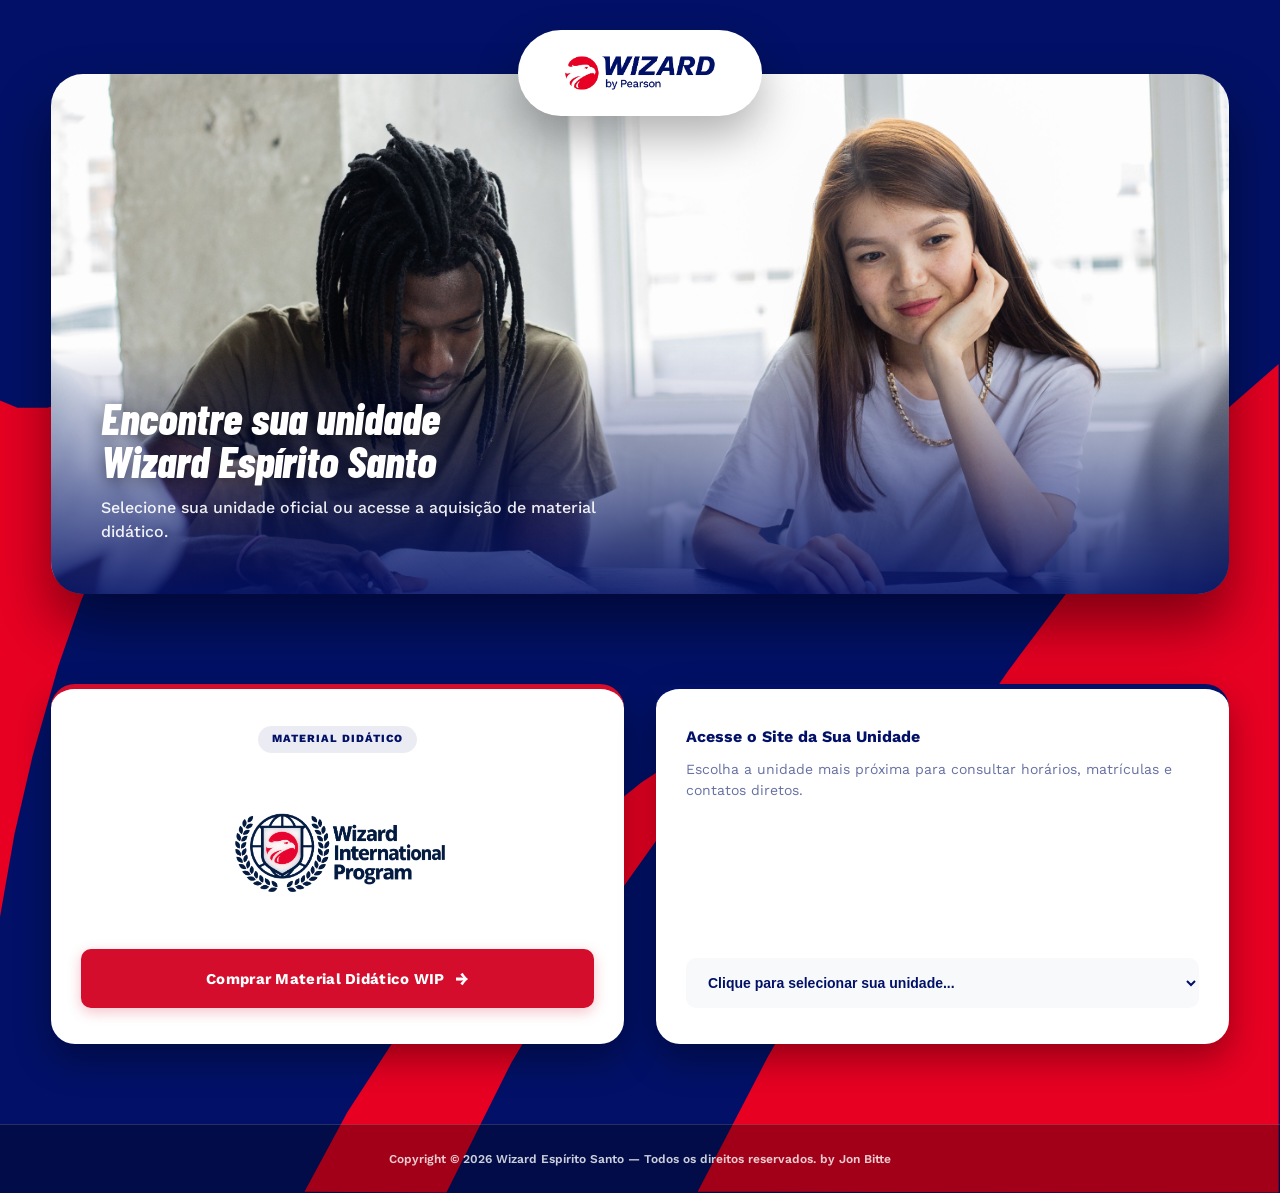
==== index.html @ 53dfcf95 "first commit" ====
<!DOCTYPE html>
<html lang="pt-BR">
<head>
    <meta charset="UTF-8">
    <meta name="viewport" content="width=device-width, initial-scale=1.0">
    <title>Wizard Espírito Santo | Unidades Oficiais</title>
    <link rel="shortcut icon" href="favicon.png" />
    <link rel="preconnect" href="https://fonts.googleapis.com">
    <link rel="preconnect" href="https://fonts.gstatic.com" crossorigin>
    <link href="https://fonts.googleapis.com/css2?family=Work+Sans:wght@400;500;600;700;800;900&family=Barlow+Condensed:ital,wght@1,700;1,800&display=swap" rel="stylesheet">

    <style>
        :root {
            --dark-blue-100: #021167;
            --dark-blue-80: #364085;
            --dark-blue-60: #6670a3;
            --dark-blue-20: #cccfe0;

            /* Vermelho Corporativo (Menos estridente) */
            --brand-red: #d30d2b;
            --brand-red-hover: #b00720;

            --off-white: #f8f9fa;
            --font-sans: "Work Sans", sans-serif;
            --font-display: "Barlow Condensed", sans-serif;
            --wizard-card-bg: #FFFFFF;
        }

        *, ::after, ::before {
            box-sizing: border-box;
            margin: 0;
            padding: 0;
            border: 0 solid;
        }

        body {
            min-height: 100vh;
            display: flex;
            flex-direction: column;
            justify-content: space-between;
            background-color: var(--dark-blue-100);
            font-family: var(--font-sans);
            color: var(--dark-blue-100);
            position: relative;
            line-height: 1.5;
            overflow-x: hidden;
        }

        /* FUNDO COM CURVAS NOS CANTOS */
        .bg-shapes {
            position: absolute;
            top: 0;
            left: 0;
            width: 100%;
            height: 100%;
            z-index: -1;
            pointer-events: none;
            overflow: hidden;
        }

        .bg-shapes svg {
            width: 100%;
            height: 100%;
            display: block;
        }

        .wrap {
            max-width: 1200px;
            width: 92%;
            margin: 0 auto;
        }

        /* BLOCO DO HERO: nav flutuante + card de imagem */
        .hero-shell {
            position: relative;
            padding-top: 30px;
        }

.floating-nav {
            background: #ffffff;
            border-radius: 100px;
            padding: 16px 36px;
            display: flex;
            justify-content: center; /* Centraliza a logo na horizontal */
            align-items: center;
            box-shadow: 0 20px 45px rgba(0, 0, 0, 0.3);
            position: relative;
            z-index: 5;
            margin-bottom: -42px;
            max-width: fit-content; /* Ajusta o fundo da nav para o tamanho da logo */
            margin-left: auto;     /* Centraliza o bloco na página */
            margin-right: auto;    /* Centraliza o bloco na página */
        }

        .floating-logo {
            height: 54px;
            width: auto;
            display: block;
        }

        .hero-card {
            position: relative;
            border-radius: 32px;
            overflow: hidden;
            box-shadow: 0 30px 55px rgba(0, 0, 0, 0.45);
        }

        .hero-card img {
            width: 100%;
            height: 520px;
            object-fit: cover;
            display: block;
        }

        .hero-overlay {
            position: absolute;
            left: 0;
            bottom: 0;
            width: 100%;
            padding: 50px;
            background: linear-gradient(0deg, rgba(2, 17, 103, 0.88) 0%, rgba(2, 17, 103, 0.35) 55%, transparent 100%);
        }

        .hero-overlay h1 {
            font-family: var(--font-display);
            font-style: italic;
            font-weight: 800;
            font-size: 44px;
            line-height: 0.98;
            color: #ffffff;
            max-width: 640px;
            margin-bottom: 14px;
            text-shadow: 0 4px 16px rgba(0, 0, 0, 0.4);
        }

        .hero-overlay p {
            font-size: 16px;
            font-weight: 500;
            color: rgba(255, 255, 255, 0.92);
            max-width: 520px;
        }

        /* CONTAINER DE CONTEÚDO */
        .container {
            max-width: 1200px;
            width: 92%;
            margin: 90px auto 40px auto;
            flex: 1;
        }

        .cards-grid {
            display: grid;
            grid-template-columns: 1fr 1fr;
            gap: 32px;
        }

        /* CARD WIP */
        .action-card {
            background: #ffffff;
            border-radius: 24px;
            padding: 36px 30px;
            box-shadow: 0 15px 35px rgba(0, 0, 0, 0.35);
            border-top: 5px solid var(--brand-red);
            text-align: center;
            display: flex;
            flex-direction: column;
            justify-content: space-between;
            align-items: center;
            transition: transform 0.3s ease;
        }

        .action-card:hover {
            transform: translateY(-4px);
        }

        .card-tag {
            display: inline-block;
            background: rgba(2, 17, 103, 0.08);
            color: var(--dark-blue-100);
            font-size: 11px;
            font-weight: 800;
            padding: 5px 14px;
            border-radius: 30px;
            text-transform: uppercase;
            letter-spacing: 1px;
            margin-bottom: 12px;
        }

        .wip-logo-container {
            margin: 10px 0 24px 0;
            display: flex;
            justify-content: center;
            align-items: center;
        }

        .wip-logo-container img {
            max-width: 220px;
            width: 100%;
            height: auto;
            display: block;
        }

        /* BOTÃO PROFISSIONAL E MODERNO */
        .btn-primary {
            display: inline-flex;
            align-items: center;
            justify-content: center;
            gap: 10px;
            width: 100%;
            background-color: var(--brand-red);
            color: #ffffff;
            font-weight: 700;
            font-size: 15px;
            text-align: center;
            padding: 16px 24px;
            border-radius: 10px;
            text-decoration: none;
            letter-spacing: 0.3px;
            box-shadow: 0 4px 14px rgba(211, 13, 43, 0.25);
            transition: all 0.25s cubic-bezier(0.4, 0, 0.2, 1);
        }

        .btn-primary .arrow {
            font-size: 18px;
            transition: transform 0.25s ease;
        }

        .btn-primary:hover {
            background-color: var(--brand-red-hover);
            box-shadow: 0 8px 20px rgba(211, 13, 43, 0.35);
        }

        .btn-primary:hover .arrow {
            transform: translateX(4px);
        }

        /* CARD UNIDADES */
        .select-card {
            background: #ffffff;
            border-radius: 24px;
            padding: 36px 30px;
            box-shadow: 0 15px 35px rgba(0, 0, 0, 0.35);
            border-top: 5px solid var(--dark-blue-100);
            display: flex;
            flex-direction: column;
            justify-content: space-between;
        }

        .select-label {
            font-size: 16px;
            font-weight: 700;
            color: var(--dark-blue-100);
            margin-bottom: 10px;
            display: flex;
            align-items: center;
            gap: 10px;
        }

        .select-label img {
            width: 18px;
            height: 18px;
        }

        .card-description {
            font-size: 14px;
            color: var(--dark-blue-60);
            margin-bottom: 24px;
            line-height: 1.5;
        }

        .custom-select {
            width: 100%;
            padding: 16px 18px;
            font-size: 14px;
            font-weight: 600;
            color: var(--dark-blue-100);
            border: 1.5 solid var(--dark-blue-20);
            border-radius: 10px;
            background-color: var(--off-white);
            cursor: pointer;
            outline: none;
            transition: all 0.2s ease;
        }

        .custom-select:focus, .custom-select:hover {
            border-color: var(--dark-blue-100);
            background-color: #ffffff;
        }

        footer {
            text-align: center;
            padding: 25px 20px;
            font-size: 12px;
            color: rgba(255, 255, 255, 0.8);
            font-weight: 600;
            border-top: 1px solid rgba(255, 255, 255, 0.15);
            margin-top: 40px;
            background: rgba(0, 0, 0, 0.3);
        }

        @media (max-width: 992px) {
            .cards-grid {
                grid-template-columns: 1fr;
            }

            .hero-overlay h1 {
                font-size: 32px;
            }

            .hero-card img {
                height: 420px;
            }
        }

        @media (max-width: 700px) {
            .floating-nav {
                border-radius: 24px;
                margin-bottom: -30px;
                padding: 12px 24px;
            }

            .floating-logo {
                height: 42px;
            }

            .hero-card img {
                height: 360px;
            }

            .hero-overlay {
                padding: 28px;
            }

            .hero-overlay h1 {
                font-size: 26px;
            }

            .container {
                margin-top: 70px;
            }

            .wrap {
                width: 94%;
            }

            .cards-grid {
                gap: 20px;
            }

            .action-card, .select-card {
                padding: 28px 22px;
                border-radius: 20px;
            }

            .wip-logo-container img {
                max-width: 180px;
            }

            .custom-select {
                font-size: 13px;
                padding: 14px 16px;
            }
        }

        @media (max-width: 420px) {
            .hero-overlay h1 {
                font-size: 22px;
            }

            .hero-overlay p {
                font-size: 14px;
            }

            .hero-card img {
                height: 300px;
            }

            .hero-overlay {
                padding: 22px;
            }

            .floating-nav {
                padding: 10px 18px;
                margin-bottom: -26px;
            }

            .floating-logo {
                height: 34px;
            }

            .btn-primary {
                font-size: 14px;
                padding: 14px 16px;
            }
        }
    </style>
</head>
<body>

    <!-- FUNDO -->
    <div class="bg-shapes">
        <svg viewBox="0 0 1898 654" preserveAspectRatio="none">
            <path d="M 0.0 502.5 L 0.0 219.5 L 26.0 223.5 L 70.0 223.5 L 120.0 218.5 L 224.0 198.5 L 325.0 171.5 L 332.0 171.5 L 335.5 175.0 L 330.0 183.5 L 277.0 210.5 L 202.0 259.5 L 121.0 328.5 L 86.5 365.0 L 48.5 414.0 L 21.5 457.0 L 0.0 502.5 Z" fill="#e70022"/>
            <path d="M 662.0 653.5 L 451.5 653.0 L 515.0 609.5 L 594.0 564.5 L 655.0 534.5 L 760.0 490.5 L 854.0 457.5 L 952.0 428.5 L 1102.0 392.5 L 1109.5 396.0 L 1110.5 400.0 L 1104.0 405.5 L 979.0 457.5 L 858.0 520.5 L 758.0 582.5 L 662.0 653.5 Z" fill="#e70022"/>
            <path d="M 1896.0 653.5 L 1034.5 653.0 L 1138.0 579.5 L 1257.0 502.5 L 1388.0 425.5 L 1495.0 367.5 L 1613.0 309.5 L 1712.0 265.5 L 1806.0 228.5 L 1896.0 199.5 L 1896.0 653.5 Z" fill="#e70022"/>
        </svg>
    </div>

    <!-- HERO FLUTUANTE -->
    <div class="hero-shell wrap">
        <div class="floating-nav">
            <img class="floating-logo" src="images/index_r1_c2.png" alt="Wizard by Pearson" onerror="this.src='images/Site2.jpg'">
        </div>

        <div class="hero-card">
            <img src="images/pexels-gabby-k-6238046.jpg" alt="Wizpen Wizard">
            <div class="hero-overlay">
                <h1>Encontre sua unidade<br>Wizard Espírito Santo</h1>
                <p>Selecione sua unidade oficial ou acesse a aquisição de material didático.</p>
            </div>
        </div>
    </div>

    <div class="container">
        <div class="cards-grid">

            <div class="action-card">
                <div>
                    <span class="card-tag">Material Didático</span>
                    <div class="wip-logo-container">
                        <img src="images/logodaWIP.png" alt="Logo WIP" onerror="this.src='images/Site2.jpg'">
                    </div>
                </div>

                <a href="compramatricula.html" class="btn-primary">
                    <span>Comprar Material Didático WIP</span>
                    <span class="arrow">&rarr;</span>
                </a>
            </div>

            <div class="select-card">
                <div>
                    <div class="select-label">
                        <img src="images/pointer.png" alt="Localização" onerror="this.style.display='none'">
                        <span>Acesse o Site da Sua Unidade</span>
                    </div>
                    <p class="card-description">Escolha a unidade mais próxima para consultar horários, matrículas e contatos diretos.</p>
                </div>

                <select class="custom-select" onchange="if (this.value) window.open(this.value, '_blank')">
                    <option value="" disabled selected>Clique para selecionar sua unidade...</option>
                    <optgroup label="Vitória">
                        <option value="http://www.wizard.com.br/escolas/matadapraia/">Wizard Mata da Praia</option>
                        <option value="http://www.wizard.com.br/escolas/vitoriacamburi/">Wizard Jardim Camburi</option>
                        <option value="http://www.wizard.com.br/escolas/vitoriabentoferreira/">Wizard Bento Ferreira</option>
                    </optgroup>
                    <optgroup label="Serra">
                        <option value="http://www.wizard.com.br/escolas/serralaranjeiras/">Wizard Laranjeiras</option>
                        <option value="http://www.wizard.com.br/escolas/serrajacaraipe/">Wizard Jacaraípe</option>
                    </optgroup>
                </select>
            </div>

        </div>
    </div>

    <footer>
        Copyright &copy; 2026 Wizard Espírito Santo — Todos os direitos reservados. by Jon Bitte
    </footer>

</body>
</html>
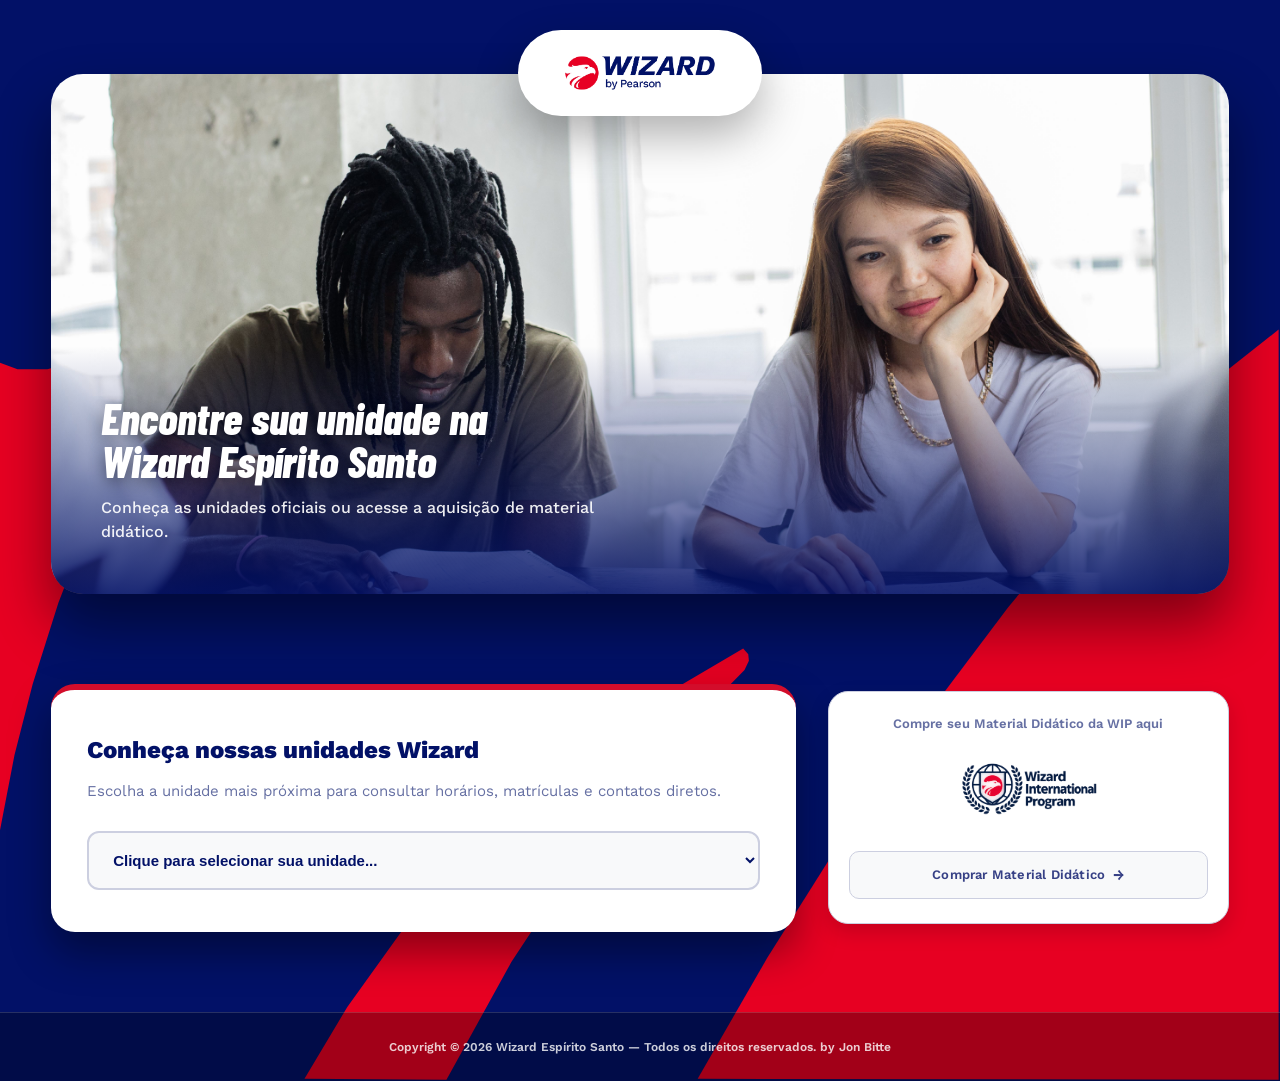
==== commit 7da019af: "atualizações de layout" ====
--- a/index.html
+++ b/index.html
@@ -76,7 +76,7 @@
             padding-top: 30px;
         }
 
-.floating-nav {
+        .floating-nav {
             background: #ffffff;
             border-radius: 100px;
             padding: 16px 36px;
@@ -150,132 +150,129 @@
 
         .cards-grid {
             display: grid;
-            grid-template-columns: 1fr 1fr;
+            grid-template-columns: 1.3fr 0.7fr;
             gap: 32px;
-        }
-
-        /* CARD WIP */
+            align-items: center;
+        }
+
+        /* CARD WIP (FUNDO NORMAL E DISCRETO) */
         .action-card {
             background: #ffffff;
-            border-radius: 24px;
-            padding: 36px 30px;
-            box-shadow: 0 15px 35px rgba(0, 0, 0, 0.35);
-            border-top: 5px solid var(--brand-red);
+            border-radius: 20px;
+            padding: 24px 20px;
+            box-shadow: 0 8px 20px rgba(0, 0, 0, 0.15);
+            border: 1px solid var(--dark-blue-20);
             text-align: center;
             display: flex;
             flex-direction: column;
             justify-content: space-between;
             align-items: center;
-            transition: transform 0.3s ease;
+            transition: all 0.3s ease;
         }
 
         .action-card:hover {
-            transform: translateY(-4px);
-        }
-
-        .card-tag {
-            display: inline-block;
-            background: rgba(2, 17, 103, 0.08);
-            color: var(--dark-blue-100);
-            font-size: 11px;
-            font-weight: 800;
-            padding: 5px 14px;
-            border-radius: 30px;
-            text-transform: uppercase;
-            letter-spacing: 1px;
-            margin-bottom: 12px;
+            transform: translateY(-2px);
+        }
+
+        .wip-text-title {
+            font-size: 13px;
+            font-weight: 600;
+            color: var(--dark-blue-60);
+            margin-bottom: 6px;
+            line-height: 1.3;
         }
 
         .wip-logo-container {
-            margin: 10px 0 24px 0;
+            margin: 4px 0 16px 0;
             display: flex;
             justify-content: center;
             align-items: center;
         }
 
         .wip-logo-container img {
-            max-width: 220px;
+            max-width: 140px;
             width: 100%;
             height: auto;
             display: block;
         }
 
-        /* BOTÃO PROFISSIONAL E MODERNO */
-        .btn-primary {
+        /* BOTÃO SECUNDÁRIO / DISCRETO */
+        .btn-secondary {
             display: inline-flex;
             align-items: center;
             justify-content: center;
-            gap: 10px;
-            width: 100%;
-            background-color: var(--brand-red);
-            color: #ffffff;
-            font-weight: 700;
-            font-size: 15px;
+            gap: 8px;
+            width: 100%;
+            background-color: var(--off-white);
+            color: var(--dark-blue-80);
+            border: 1.5px solid var(--dark-blue-20);
+            font-weight: 600;
+            font-size: 13px;
             text-align: center;
-            padding: 16px 24px;
+            padding: 12px 18px;
             border-radius: 10px;
             text-decoration: none;
-            letter-spacing: 0.3px;
-            box-shadow: 0 4px 14px rgba(211, 13, 43, 0.25);
-            transition: all 0.25s cubic-bezier(0.4, 0, 0.2, 1);
-        }
-
-        .btn-primary .arrow {
-            font-size: 18px;
+            letter-spacing: 0.2px;
+            transition: all 0.25s ease;
+        }
+
+        .btn-secondary .arrow {
+            font-size: 15px;
             transition: transform 0.25s ease;
         }
 
-        .btn-primary:hover {
-            background-color: var(--brand-red-hover);
-            box-shadow: 0 8px 20px rgba(211, 13, 43, 0.35);
-        }
-
-        .btn-primary:hover .arrow {
+        .btn-secondary:hover {
+            background-color: var(--dark-blue-100);
+            color: #ffffff;
+            border-color: var(--dark-blue-100);
+        }
+
+        .btn-secondary:hover .arrow {
             transform: translateX(4px);
         }
 
-        /* CARD UNIDADES */
+        /* CARD UNIDADES (DESTAQUE CENTRAL) */
         .select-card {
             background: #ffffff;
             border-radius: 24px;
-            padding: 36px 30px;
-            box-shadow: 0 15px 35px rgba(0, 0, 0, 0.35);
-            border-top: 5px solid var(--dark-blue-100);
+            padding: 42px 36px;
+            box-shadow: 0 20px 40px rgba(0, 0, 0, 0.4);
+            border-top: 6px solid var(--brand-red);
             display: flex;
             flex-direction: column;
             justify-content: space-between;
         }
 
         .select-label {
-            font-size: 16px;
-            font-weight: 700;
+            font-size: 24px;
+            font-weight: 800;
             color: var(--dark-blue-100);
-            margin-bottom: 10px;
-            display: flex;
-            align-items: center;
-            gap: 10px;
+            margin-bottom: 12px;
+            display: flex;
+            align-items: center;
+            gap: 12px;
         }
 
         .select-label img {
-            width: 18px;
-            height: 18px;
+            width: 22px;
+            height: 22px;
         }
 
         .card-description {
-            font-size: 14px;
+            font-size: 15px;
             color: var(--dark-blue-60);
-            margin-bottom: 24px;
+            margin-bottom: 28px;
             line-height: 1.5;
         }
 
         .custom-select {
             width: 100%;
-            padding: 16px 18px;
-            font-size: 14px;
+            padding: 18px 20px;
+            font-size: 15px;
             font-weight: 600;
             color: var(--dark-blue-100);
-            border: 1.5 solid var(--dark-blue-20);
-            border-radius: 10px;
+            border: 2px solid var(--dark-blue-20);
+            border-radius: 12px;
             background-color: var(--off-white);
             cursor: pointer;
             outline: none;
@@ -352,12 +349,16 @@
                 border-radius: 20px;
             }
 
+            .select-label {
+                font-size: 20px;
+            }
+
             .wip-logo-container img {
-                max-width: 180px;
+                max-width: 140px;
             }
 
             .custom-select {
-                font-size: 13px;
+                font-size: 14px;
                 padding: 14px 16px;
             }
         }
@@ -388,9 +389,9 @@
                 height: 34px;
             }
 
-            .btn-primary {
-                font-size: 14px;
-                padding: 14px 16px;
+            .btn-secondary {
+                font-size: 13px;
+                padding: 12px 14px;
             }
         }
     </style>
@@ -415,8 +416,8 @@
         <div class="hero-card">
             <img src="images/pexels-gabby-k-6238046.jpg" alt="Wizpen Wizard">
             <div class="hero-overlay">
-                <h1>Encontre sua unidade<br>Wizard Espírito Santo</h1>
-                <p>Selecione sua unidade oficial ou acesse a aquisição de material didático.</p>
+                <h1>Encontre sua unidade na<br>Wizard Espírito Santo</h1>
+                <p>Conheça as unidades oficiais ou acesse a aquisição de material didático.</p>
             </div>
         </div>
     </div>
@@ -424,25 +425,12 @@
     <div class="container">
         <div class="cards-grid">
 
-            <div class="action-card">
-                <div>
-                    <span class="card-tag">Material Didático</span>
-                    <div class="wip-logo-container">
-                        <img src="images/logodaWIP.png" alt="Logo WIP" onerror="this.src='images/Site2.jpg'">
-                    </div>
-                </div>
-
-                <a href="compramatricula.html" class="btn-primary">
-                    <span>Comprar Material Didático WIP</span>
-                    <span class="arrow">&rarr;</span>
-                </a>
-            </div>
-
+            <!-- CARD UNIDADES (DESTAQUE CENTRAL E FONTE MAIOR) -->
             <div class="select-card">
                 <div>
                     <div class="select-label">
                         <img src="images/pointer.png" alt="Localização" onerror="this.style.display='none'">
-                        <span>Acesse o Site da Sua Unidade</span>
+                        <span>Conheça nossas unidades Wizard</span>
                     </div>
                     <p class="card-description">Escolha a unidade mais próxima para consultar horários, matrículas e contatos diretos.</p>
                 </div>
@@ -450,7 +438,6 @@
                 <select class="custom-select" onchange="if (this.value) window.open(this.value, '_blank')">
                     <option value="" disabled selected>Clique para selecionar sua unidade...</option>
                     <optgroup label="Vitória">
-                        <option value="http://www.wizard.com.br/escolas/matadapraia/">Wizard Mata da Praia</option>
                         <option value="http://www.wizard.com.br/escolas/vitoriacamburi/">Wizard Jardim Camburi</option>
                         <option value="http://www.wizard.com.br/escolas/vitoriabentoferreira/">Wizard Bento Ferreira</option>
                     </optgroup>
@@ -458,7 +445,25 @@
                         <option value="http://www.wizard.com.br/escolas/serralaranjeiras/">Wizard Laranjeiras</option>
                         <option value="http://www.wizard.com.br/escolas/serrajacaraipe/">Wizard Jacaraípe</option>
                     </optgroup>
+                    <optgroup label="Vila Velha">
+                        <option value="https://www.wizard.com.br/escolas/vilavelhapraiadeitaparica/">Wizard Praia de Itaparica</option>
+                    </optgroup>
                 </select>
+            </div>
+
+            <!-- CARD WIP (AO LADO E DISCRETO COM TEXTO SOBRE A LOGO) -->
+            <div class="action-card">
+                <div>
+                    <p class="wip-text-title">Compre seu Material Didático da WIP aqui</p>
+                    <div class="wip-logo-container">
+                        <img src="images/logodaWIP.png" alt="Logo WIP" onerror="this.src='images/Site2.jpg'">
+                    </div>
+                </div>
+
+                <a href="compramatricula.html" class="btn-secondary">
+                    <span>Comprar Material Didático</span>
+                    <span class="arrow">&rarr;</span>
+                </a>
             </div>
 
         </div>
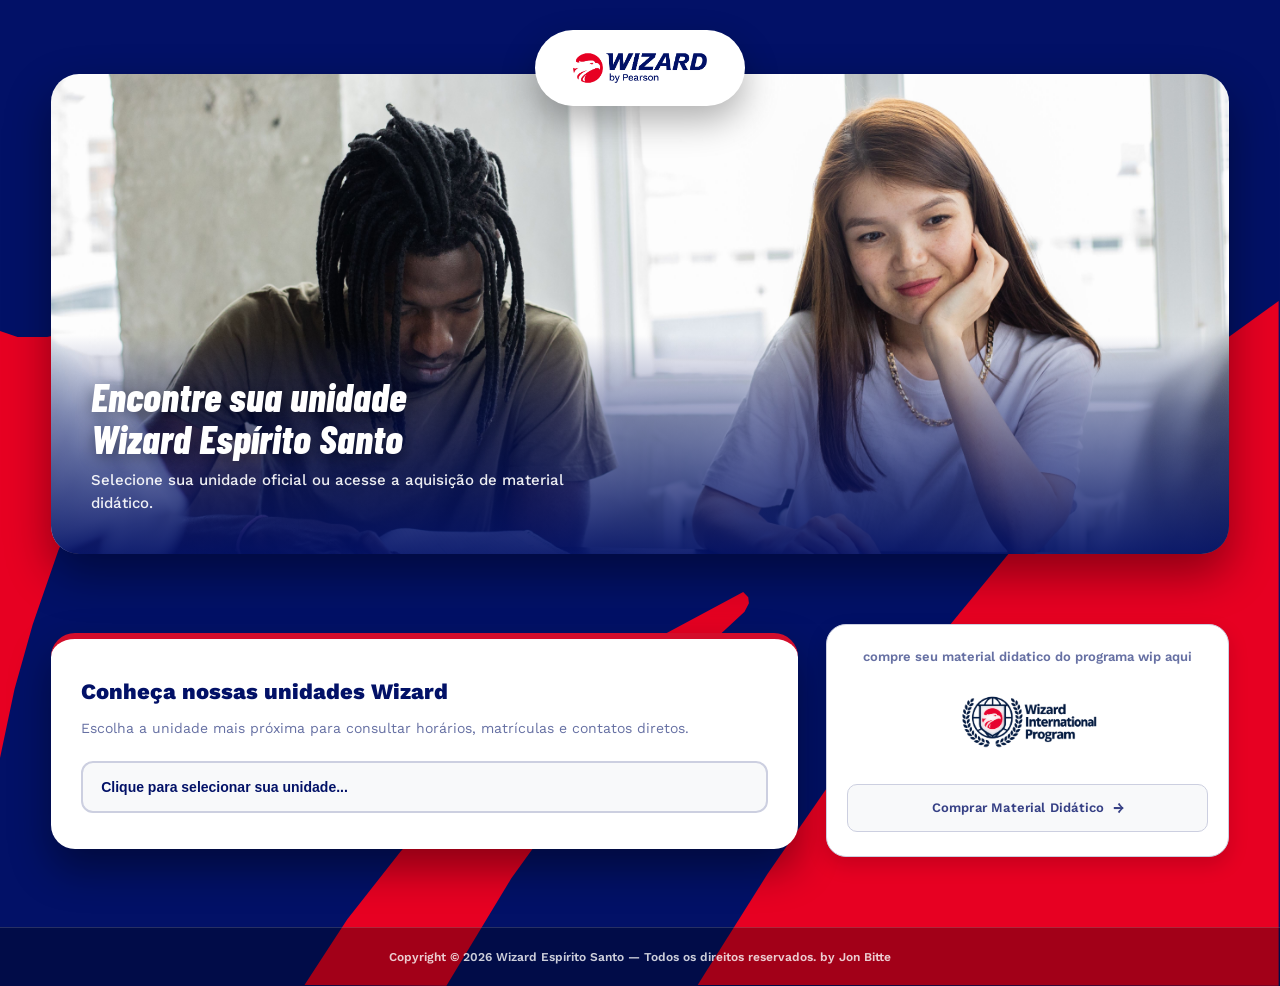
==== commit 6ddf00b3: "nada" ====
--- a/index.html
+++ b/index.html
@@ -16,7 +16,7 @@
             --dark-blue-60: #6670a3;
             --dark-blue-20: #cccfe0;
 
-            /* Vermelho Corporativo (Menos estridente) */
+            /* Vermelho Corporativo */
             --brand-red: #d30d2b;
             --brand-red-hover: #b00720;
 
@@ -70,7 +70,7 @@
             margin: 0 auto;
         }
 
-        /* BLOCO DO HERO: nav flutuante + card de imagem */
+        /* BLOCO DO HERO */
         .hero-shell {
             position: relative;
             padding-top: 30px;
@@ -79,35 +79,35 @@
         .floating-nav {
             background: #ffffff;
             border-radius: 100px;
-            padding: 16px 36px;
-            display: flex;
-            justify-content: center; /* Centraliza a logo na horizontal */
-            align-items: center;
-            box-shadow: 0 20px 45px rgba(0, 0, 0, 0.3);
+            padding: 14px 28px;
+            display: flex;
+            justify-content: center;
+            align-items: center;
+            box-shadow: 0 15px 35px rgba(0, 0, 0, 0.3);
             position: relative;
             z-index: 5;
-            margin-bottom: -42px;
-            max-width: fit-content; /* Ajusta o fundo da nav para o tamanho da logo */
-            margin-left: auto;     /* Centraliza o bloco na página */
-            margin-right: auto;    /* Centraliza o bloco na página */
+            margin-bottom: -32px;
+            max-width: fit-content;
+            margin-left: auto;
+            margin-right: auto;
         }
 
         .floating-logo {
-            height: 54px;
+            height: 48px;
             width: auto;
             display: block;
         }
 
         .hero-card {
             position: relative;
-            border-radius: 32px;
+            border-radius: 28px;
             overflow: hidden;
-            box-shadow: 0 30px 55px rgba(0, 0, 0, 0.45);
+            box-shadow: 0 20px 45px rgba(0, 0, 0, 0.4);
         }
 
         .hero-card img {
             width: 100%;
-            height: 520px;
+            height: 480px;
             object-fit: cover;
             display: block;
         }
@@ -117,24 +117,24 @@
             left: 0;
             bottom: 0;
             width: 100%;
-            padding: 50px;
-            background: linear-gradient(0deg, rgba(2, 17, 103, 0.88) 0%, rgba(2, 17, 103, 0.35) 55%, transparent 100%);
+            padding: 40px;
+            background: linear-gradient(0deg, rgba(2, 17, 103, 0.92) 0%, rgba(2, 17, 103, 0.4) 65%, transparent 100%);
         }
 
         .hero-overlay h1 {
             font-family: var(--font-display);
             font-style: italic;
             font-weight: 800;
-            font-size: 44px;
-            line-height: 0.98;
+            font-size: 40px;
+            line-height: 1.05;
             color: #ffffff;
             max-width: 640px;
-            margin-bottom: 14px;
+            margin-bottom: 10px;
             text-shadow: 0 4px 16px rgba(0, 0, 0, 0.4);
         }
 
         .hero-overlay p {
-            font-size: 16px;
+            font-size: 15px;
             font-weight: 500;
             color: rgba(255, 255, 255, 0.92);
             max-width: 520px;
@@ -144,18 +144,18 @@
         .container {
             max-width: 1200px;
             width: 92%;
-            margin: 90px auto 40px auto;
+            margin: 70px auto 40px auto;
             flex: 1;
         }
 
         .cards-grid {
             display: grid;
             grid-template-columns: 1.3fr 0.7fr;
-            gap: 32px;
-            align-items: center;
-        }
-
-        /* CARD WIP (FUNDO NORMAL E DISCRETO) */
+            gap: 28px;
+            align-items: center;
+        }
+
+        /* CARD WIP (DISCRETO) */
         .action-card {
             background: #ffffff;
             border-radius: 20px;
@@ -235,7 +235,7 @@
         .select-card {
             background: #ffffff;
             border-radius: 24px;
-            padding: 42px 36px;
+            padding: 36px 30px;
             box-shadow: 0 20px 40px rgba(0, 0, 0, 0.4);
             border-top: 6px solid var(--brand-red);
             display: flex;
@@ -244,31 +244,31 @@
         }
 
         .select-label {
-            font-size: 24px;
+            font-size: 22px;
             font-weight: 800;
             color: var(--dark-blue-100);
-            margin-bottom: 12px;
-            display: flex;
-            align-items: center;
-            gap: 12px;
+            margin-bottom: 10px;
+            display: flex;
+            align-items: center;
+            gap: 10px;
         }
 
         .select-label img {
-            width: 22px;
-            height: 22px;
+            width: 20px;
+            height: 20px;
         }
 
         .card-description {
-            font-size: 15px;
+            font-size: 14px;
             color: var(--dark-blue-60);
-            margin-bottom: 28px;
+            margin-bottom: 22px;
             line-height: 1.5;
         }
 
         .custom-select {
             width: 100%;
-            padding: 18px 20px;
-            font-size: 15px;
+            padding: 16px 18px;
+            font-size: 14px;
             font-weight: 600;
             color: var(--dark-blue-100);
             border: 2px solid var(--dark-blue-20);
@@ -277,6 +277,12 @@
             cursor: pointer;
             outline: none;
             transition: all 0.2s ease;
+            appearance: none;
+            -webkit-appearance: none;
+            background-image: url("data:image/svg+xml;utf8,<svg fill='%021167' height='24' viewBox='0 0 24 24' width='24' xmlns='http://www.w3.org/2000/svg'><path d='M7 10l5 5 5-5z'/></svg>");
+            background-repeat: no-repeat;
+            background-position: right 14px center;
+            background-size: 18px;
         }
 
         .custom-select:focus, .custom-select:hover {
@@ -286,112 +292,108 @@
 
         footer {
             text-align: center;
-            padding: 25px 20px;
+            padding: 20px 16px;
             font-size: 12px;
             color: rgba(255, 255, 255, 0.8);
             font-weight: 600;
             border-top: 1px solid rgba(255, 255, 255, 0.15);
-            margin-top: 40px;
+            margin-top: 30px;
             background: rgba(0, 0, 0, 0.3);
         }
 
+        /* RESPONSIVIDADE PARA TABLETS E CELULARES */
         @media (max-width: 992px) {
             .cards-grid {
                 grid-template-columns: 1fr;
+                gap: 20px;
+            }
+
+            .hero-card img {
+                height: 380px;
             }
 
             .hero-overlay h1 {
                 font-size: 32px;
             }
+        }
+
+        @media (max-width: 600px) {
+            .hero-shell {
+                padding-top: 15px;
+            }
+
+            .floating-nav {
+                border-radius: 50px;
+                padding: 10px 20px;
+                margin-bottom: -24px;
+            }
+
+            .floating-logo {
+                height: 32px;
+            }
+
+            .hero-card {
+                border-radius: 20px;
+            }
 
             .hero-card img {
-                height: 420px;
-            }
-        }
-
-        @media (max-width: 700px) {
-            .floating-nav {
-                border-radius: 24px;
-                margin-bottom: -30px;
-                padding: 12px 24px;
-            }
-
-            .floating-logo {
-                height: 42px;
-            }
-
-            .hero-card img {
-                height: 360px;
+                height: 220px;
             }
 
             .hero-overlay {
-                padding: 28px;
-            }
-
-            .hero-overlay h1 {
-                font-size: 26px;
-            }
-
-            .container {
-                margin-top: 70px;
-            }
-
-            .wrap {
-                width: 94%;
-            }
-
-            .cards-grid {
-                gap: 20px;
-            }
-
-            .action-card, .select-card {
-                padding: 28px 22px;
-                border-radius: 20px;
-            }
-
-            .select-label {
-                font-size: 20px;
-            }
-
-            .wip-logo-container img {
-                max-width: 140px;
-            }
-
-            .custom-select {
-                font-size: 14px;
-                padding: 14px 16px;
-            }
-        }
-
-        @media (max-width: 420px) {
+                padding: 20px 16px;
+            }
+
             .hero-overlay h1 {
                 font-size: 22px;
+                margin-bottom: 4px;
             }
 
             .hero-overlay p {
-                font-size: 14px;
-            }
-
-            .hero-card img {
-                height: 300px;
-            }
-
-            .hero-overlay {
-                padding: 22px;
-            }
-
-            .floating-nav {
-                padding: 10px 18px;
-                margin-bottom: -26px;
-            }
-
-            .floating-logo {
-                height: 34px;
-            }
-
-            .btn-secondary {
+                font-size: 12px;
+                line-height: 1.3;
+            }
+
+            .container {
+                margin-top: 30px;
+                width: 94%;
+            }
+
+            .select-card {
+                padding: 22px 18px;
+                border-radius: 18px;
+            }
+
+            .select-label {
+                font-size: 18px;
+            }
+
+            .card-description {
+                font-size: 13px;
+                margin-bottom: 16px;
+            }
+
+            .custom-select {
                 font-size: 13px;
                 padding: 12px 14px;
+            }
+
+            .action-card {
+                padding: 18px 16px;
+                border-radius: 18px;
+            }
+
+            .wip-text-title {
+                font-size: 12px;
+            }
+
+            .wip-logo-container img {
+                max-width: 110px;
+            }
+
+            .btn-secondary {
+                padding: 10px 14px;
+                font-size: 12px;
             }
         }
     </style>
@@ -416,8 +418,8 @@
         <div class="hero-card">
             <img src="images/pexels-gabby-k-6238046.jpg" alt="Wizpen Wizard">
             <div class="hero-overlay">
-                <h1>Encontre sua unidade na<br>Wizard Espírito Santo</h1>
-                <p>Conheça as unidades oficiais ou acesse a aquisição de material didático.</p>
+                <h1>Encontre sua unidade<br>Wizard Espírito Santo</h1>
+                <p>Selecione sua unidade oficial ou acesse a aquisição de material didático.</p>
             </div>
         </div>
     </div>
@@ -425,7 +427,7 @@
     <div class="container">
         <div class="cards-grid">
 
-            <!-- CARD UNIDADES (DESTAQUE CENTRAL E FONTE MAIOR) -->
+            <!-- CARD UNIDADES (DESTAQUE CENTRAL) -->
             <div class="select-card">
                 <div>
                     <div class="select-label">
@@ -451,10 +453,10 @@
                 </select>
             </div>
 
-            <!-- CARD WIP (AO LADO E DISCRETO COM TEXTO SOBRE A LOGO) -->
+            <!-- CARD WIP (AO LADO E DISCRETO) -->
             <div class="action-card">
                 <div>
-                    <p class="wip-text-title">Compre seu Material Didático da WIP aqui</p>
+                    <p class="wip-text-title">compre seu material didatico do programa wip aqui</p>
                     <div class="wip-logo-container">
                         <img src="images/logodaWIP.png" alt="Logo WIP" onerror="this.src='images/Site2.jpg'">
                     </div>
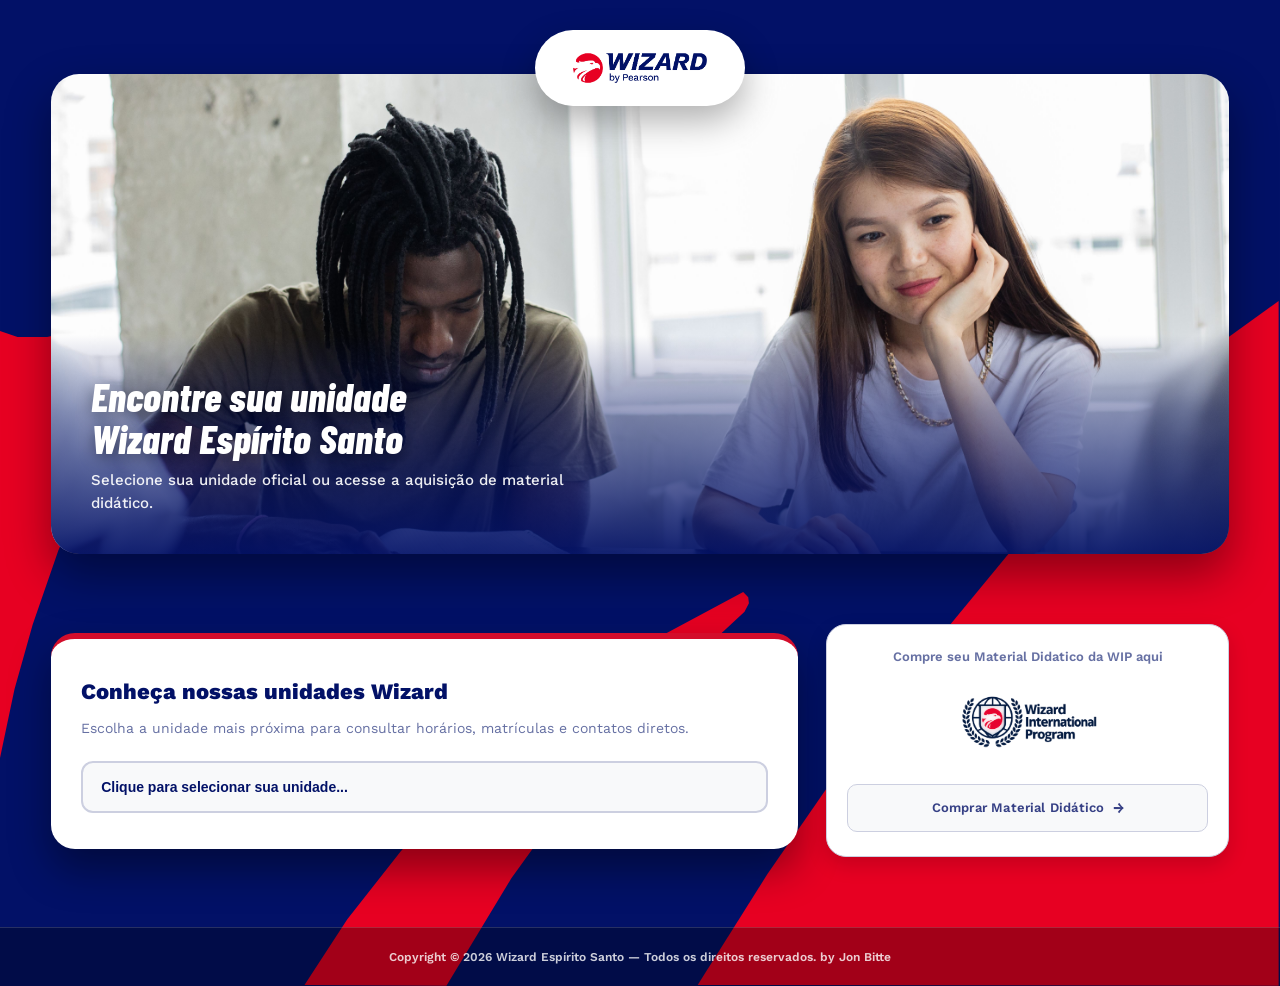
==== commit ada51de8: "aaa" ====
--- a/index.html
+++ b/index.html
@@ -456,7 +456,7 @@
             <!-- CARD WIP (AO LADO E DISCRETO) -->
             <div class="action-card">
                 <div>
-                    <p class="wip-text-title">compre seu material didatico do programa wip aqui</p>
+                    <p class="wip-text-title">Compre seu Material Didatico da WIP aqui</p>
                     <div class="wip-logo-container">
                         <img src="images/logodaWIP.png" alt="Logo WIP" onerror="this.src='images/Site2.jpg'">
                     </div>
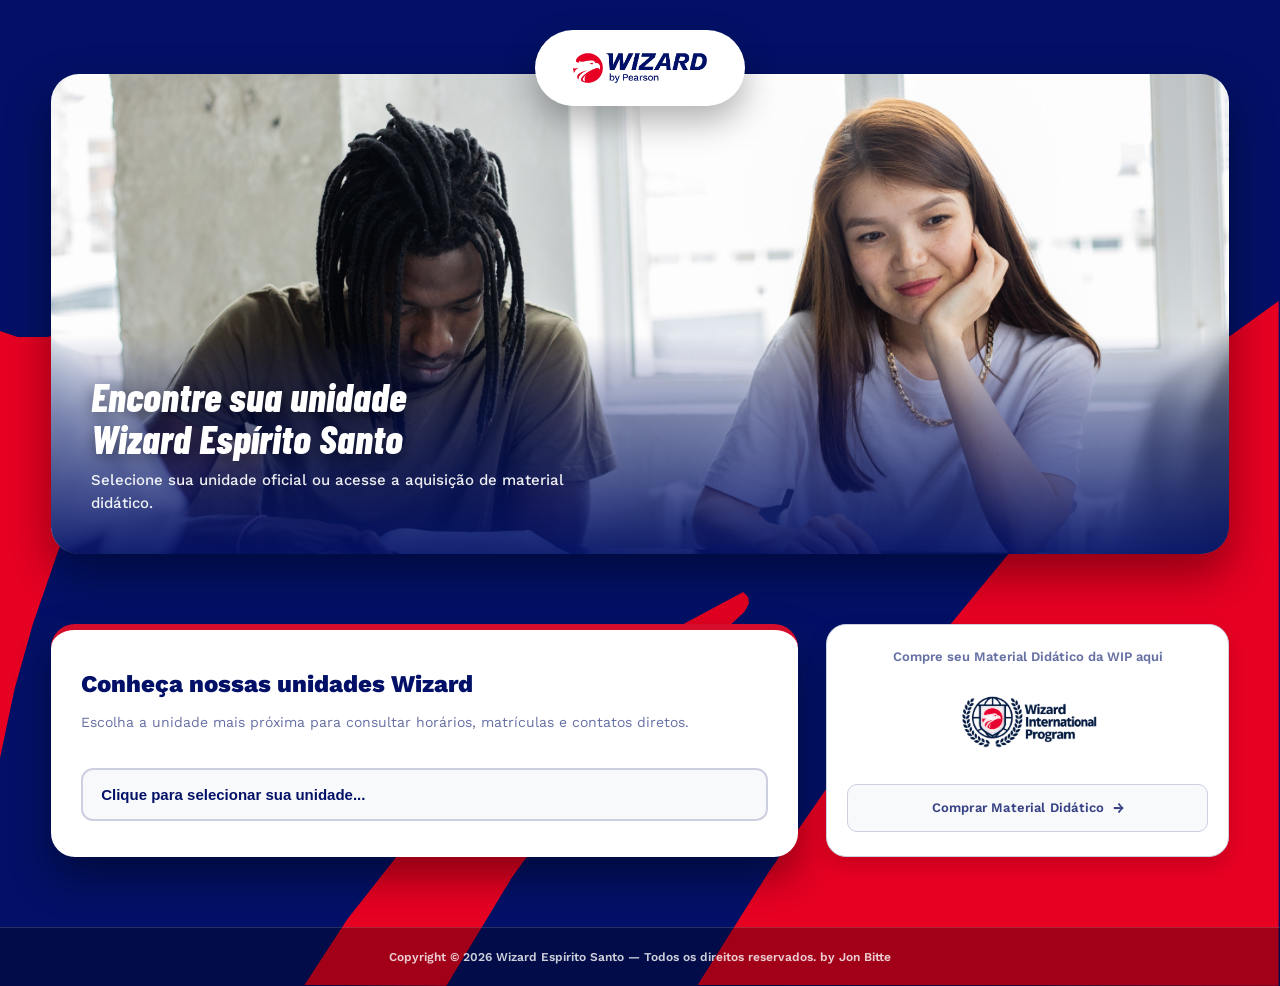
==== commit facde457: "aaaaaa" ====
--- a/index.html
+++ b/index.html
@@ -152,7 +152,7 @@
             display: grid;
             grid-template-columns: 1.3fr 0.7fr;
             gap: 28px;
-            align-items: center;
+            align-items: stretch;
         }
 
         /* CARD WIP (DISCRETO) */
@@ -244,7 +244,7 @@
         }
 
         .select-label {
-            font-size: 22px;
+            font-size: 24px;
             font-weight: 800;
             color: var(--dark-blue-100);
             margin-bottom: 10px;
@@ -254,8 +254,8 @@
         }
 
         .select-label img {
-            width: 20px;
-            height: 20px;
+            width: 22px;
+            height: 22px;
         }
 
         .card-description {
@@ -268,7 +268,7 @@
         .custom-select {
             width: 100%;
             padding: 16px 18px;
-            font-size: 14px;
+            font-size: 15px;
             font-weight: 600;
             color: var(--dark-blue-100);
             border: 2px solid var(--dark-blue-20);
@@ -355,45 +355,60 @@
             }
 
             .container {
-                margin-top: 30px;
+                margin-top: 28px;
                 width: 94%;
             }
 
+            .cards-grid {
+                gap: 16px;
+            }
+
+            /* CARD DE UNIDADES MAIOR EM DESTAQUE NO MOBILE */
             .select-card {
-                padding: 22px 18px;
-                border-radius: 18px;
+                padding: 28px 20px;
+                border-radius: 20px;
+                box-shadow: 0 12px 30px rgba(0, 0, 0, 0.35);
             }
 
             .select-label {
-                font-size: 18px;
+                font-size: 20px;
             }
 
             .card-description {
-                font-size: 13px;
-                margin-bottom: 16px;
+                font-size: 14px;
+                margin-bottom: 18px;
             }
 
             .custom-select {
-                font-size: 13px;
-                padding: 12px 14px;
-            }
-
+                font-size: 14px;
+                padding: 14px 16px;
+            }
+
+            /* CARD WIP MENOR E COMPACTO ABAIXO */
             .action-card {
-                padding: 18px 16px;
-                border-radius: 18px;
+                padding: 14px 16px;
+                border-radius: 14px;
+                background-color: #ffffff;
+                box-shadow: 0 4px 12px rgba(0, 0, 0, 0.1);
             }
 
             .wip-text-title {
+                font-size: 11px;
+                margin-bottom: 4px;
+            }
+
+            .wip-logo-container {
+                margin: 2px 0 10px 0;
+            }
+
+            .wip-logo-container img {
+                max-width: 90px;
+            }
+
+            .btn-secondary {
+                padding: 8px 12px;
                 font-size: 12px;
-            }
-
-            .wip-logo-container img {
-                max-width: 110px;
-            }
-
-            .btn-secondary {
-                padding: 10px 14px;
-                font-size: 12px;
+                border-radius: 8px;
             }
         }
     </style>
@@ -427,7 +442,7 @@
     <div class="container">
         <div class="cards-grid">
 
-            <!-- CARD UNIDADES (DESTAQUE CENTRAL) -->
+            <!-- CARD UNIDADES (EM DESTAQUE MAIOR) -->
             <div class="select-card">
                 <div>
                     <div class="select-label">
@@ -453,10 +468,10 @@
                 </select>
             </div>
 
-            <!-- CARD WIP (AO LADO E DISCRETO) -->
+            <!-- CARD WIP (COMPACTO LOGO ABAIXO) -->
             <div class="action-card">
                 <div>
-                    <p class="wip-text-title">Compre seu Material Didatico da WIP aqui</p>
+                    <p class="wip-text-title">Compre seu Material Didático da WIP aqui</p>
                     <div class="wip-logo-container">
                         <img src="images/logodaWIP.png" alt="Logo WIP" onerror="this.src='images/Site2.jpg'">
                     </div>
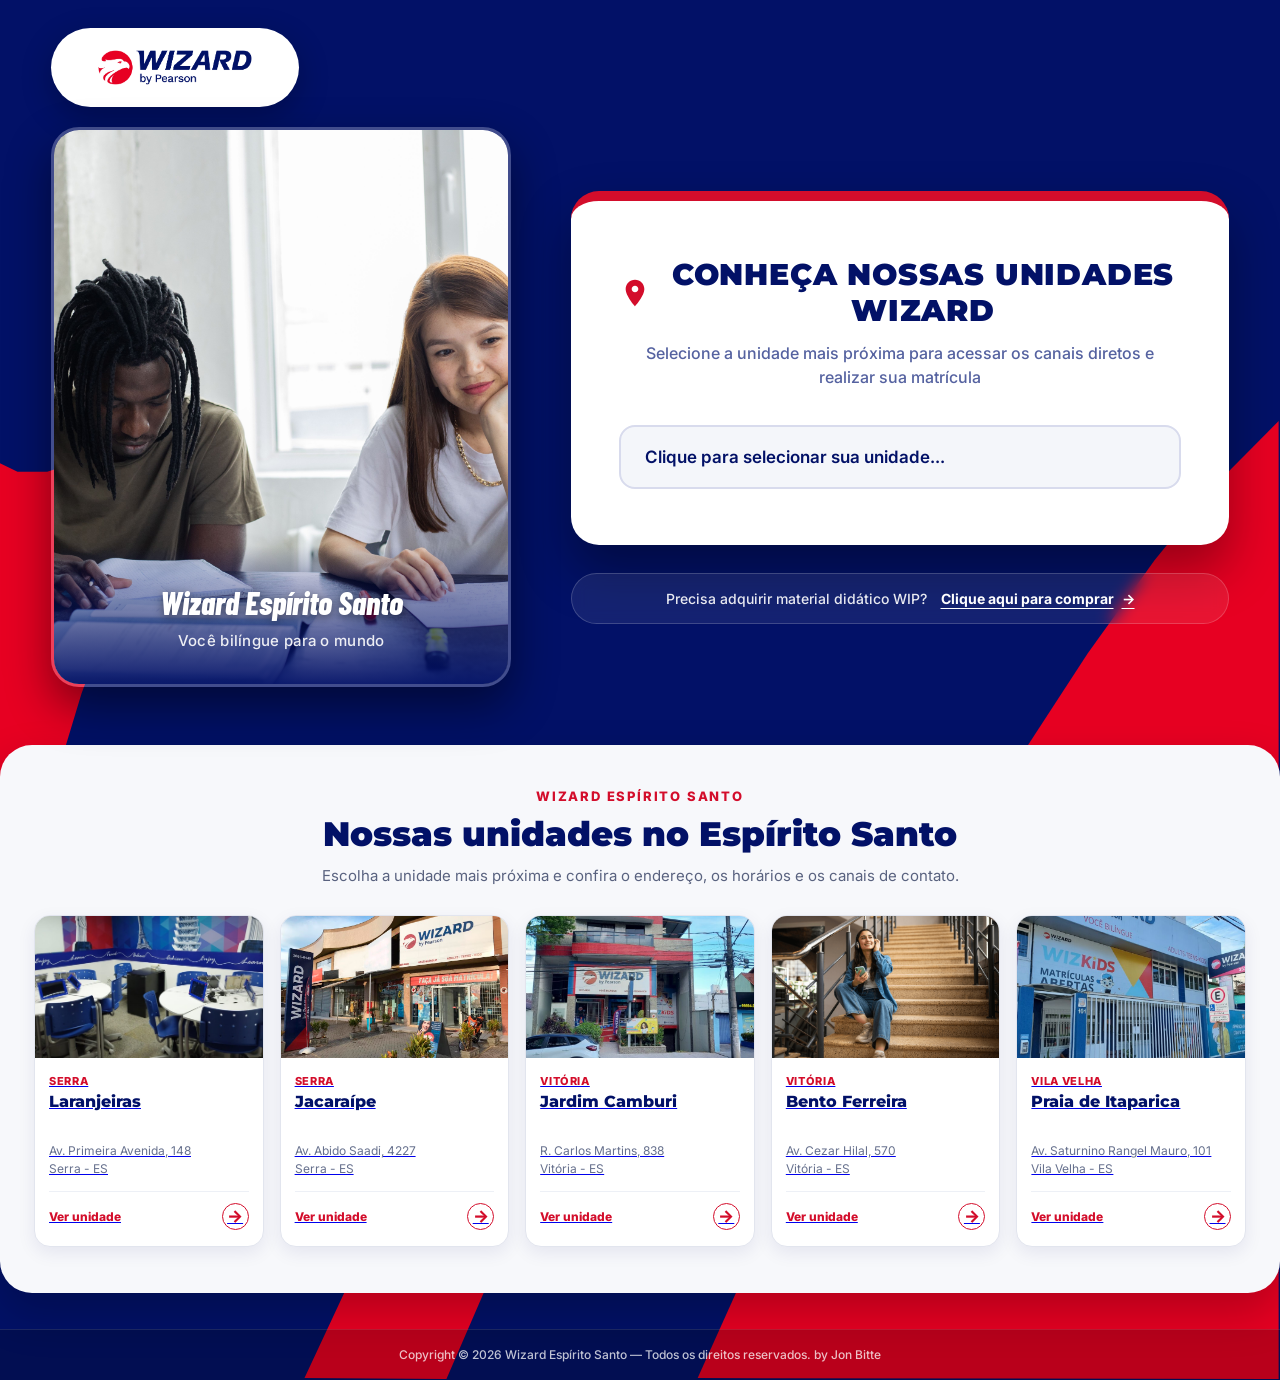
==== commit 78df5d0e: "Add files via upload" ====
--- a/index.html
+++ b/index.html
@@ -1,494 +1,639 @@
 <!DOCTYPE html>
 <html lang="pt-BR">
+
 <head>
-    <meta charset="UTF-8">
-    <meta name="viewport" content="width=device-width, initial-scale=1.0">
-    <title>Wizard Espírito Santo | Unidades Oficiais</title>
-    <link rel="shortcut icon" href="favicon.png" />
-    <link rel="preconnect" href="https://fonts.googleapis.com">
-    <link rel="preconnect" href="https://fonts.gstatic.com" crossorigin>
-    <link href="https://fonts.googleapis.com/css2?family=Work+Sans:wght@400;500;600;700;800;900&family=Barlow+Condensed:ital,wght@1,700;1,800&display=swap" rel="stylesheet">
-
-    <style>
-        :root {
-            --dark-blue-100: #021167;
-            --dark-blue-80: #364085;
-            --dark-blue-60: #6670a3;
-            --dark-blue-20: #cccfe0;
-
-            /* Vermelho Corporativo */
-            --brand-red: #d30d2b;
-            --brand-red-hover: #b00720;
-
-            --off-white: #f8f9fa;
-            --font-sans: "Work Sans", sans-serif;
-            --font-display: "Barlow Condensed", sans-serif;
-            --wizard-card-bg: #FFFFFF;
-        }
-
-        *, ::after, ::before {
-            box-sizing: border-box;
-            margin: 0;
-            padding: 0;
-            border: 0 solid;
-        }
-
-        body {
-            min-height: 100vh;
-            display: flex;
+   <meta charset="UTF-8">
+   <meta name="viewport" content="width=device-width, initial-scale=1.0">
+   <title>Wizard Espírito Santo | Unidades Oficiais</title>
+   <link rel="shortcut icon" href="favicon.png" />
+
+   <!-- FONTES PROFISSIONAIS: MONTSERRAT & INTER -->
+   <link rel="preconnect" href="https://fonts.googleapis.com">
+   <link rel="preconnect" href="https://fonts.gstatic.com" crossorigin>
+   <link
+      href="https://fonts.googleapis.com/css2?family=Inter:wght@400;500;600;700&family=Montserrat:wght@700;800;900&family=Barlow+Condensed:ital,wght@1,700;1,800&display=swap"
+      rel="stylesheet">
+
+   <style>
+      :root {
+         --dark-blue-100: #021167;
+         --dark-blue-80: #1b2a7d;
+         --dark-blue-60: #5562a0;
+         --dark-blue-20: #d8dbed;
+
+         /* Vermelho Corporativo Wizard */
+         --brand-red: #d30d2b;
+         --brand-red-hover: #b00720;
+
+         --off-white: #f4f6fa;
+
+         /* Tipografias Atualizadas */
+         --font-heading: "Montserrat", sans-serif;
+         --font-body: "Inter", sans-serif;
+         --font-display: "Barlow Condensed", sans-serif;
+      }
+
+      *,
+      ::after,
+      ::before {
+         box-sizing: border-box;
+         margin: 0;
+         padding: 0;
+         border: 0 solid;
+      }
+
+      body {
+         min-height: 100vh;
+         display: flex;
+         flex-direction: column;
+         justify-content: space-between;
+         background-color: var(--dark-blue-100);
+         font-family: var(--font-body);
+         color: var(--dark-blue-100);
+         position: relative;
+         line-height: 1.5;
+         overflow-x: hidden;
+         -webkit-font-smoothing: antialiased;
+      }
+
+      /* FUNDO COM CURVAS NOS CANTOS */
+      .bg-shapes {
+         position: absolute;
+         top: 0;
+         left: 0;
+         width: 100%;
+         height: 100%;
+         z-index: -1;
+         pointer-events: none;
+         overflow: hidden;
+      }
+
+      .bg-shapes svg {
+         width: 100%;
+         height: 100%;
+         display: block;
+      }
+
+      .wrap {
+         max-width: 1320px;
+         width: 92%;
+         margin: 0 auto;
+      }
+
+      /* TOPO COM LOGO ALINHADA À ESQUERDA */
+      .top-nav {
+         padding-top: 28px;
+         display: flex;
+         justify-content: flex-start;
+         margin-bottom: 20px;
+      }
+
+      .floating-nav {
+         background: #ffffff;
+         border-radius: 100px;
+         padding: 12px 36px;
+         box-shadow: 0 10px 30px rgba(0, 0, 0, 0.25);
+         display: flex;
+         align-items: center;
+      }
+
+      .floating-logo {
+         height: 55px;
+         width: auto;
+         display: block;
+      }
+
+      /* CONTAINER PRINCIPAL GRID */
+      .main-content {
+         flex: 1;
+         display: flex;
+         flex-direction: column;
+         justify-content: center;
+         margin-bottom: 30px;
+      }
+
+      .hero-grid {
+         display: grid;
+         grid-template-columns: 460px 1fr;
+         gap: 60px;
+         align-items: center;
+      }
+
+      /* FOTO DA ESQUERDA */
+      .vertical-photo-card {
+         position: relative;
+         border-radius: 28px;
+         overflow: hidden;
+         box-shadow: 0 20px 45px rgba(0, 0, 0, 0.45);
+         height: 560px;
+         width: 100%;
+         border: 3px solid rgba(255, 255, 255, 0.25);
+      }
+
+      .vertical-photo-card img {
+         width: 100%;
+         height: 100%;
+         object-fit: cover;
+         object-position: center center;
+         display: block;
+      }
+
+      .photo-overlay {
+         position: absolute;
+         left: 0;
+         bottom: 0;
+         width: 100%;
+         padding: 32px 24px;
+         background: linear-gradient(0deg, rgba(2, 17, 103, 0.95) 0%, rgba(2, 17, 103, 0.3) 75%, transparent 100%);
+         text-align: center;
+      }
+
+      .photo-overlay h2 {
+         font-family: var(--font-display);
+         font-style: italic;
+         font-weight: 800;
+         font-size: 32px;
+         color: #ffffff;
+         margin-bottom: 4px;
+         text-shadow: 0 2px 10px rgba(0, 0, 0, 0.5);
+      }
+
+      .photo-overlay p {
+         font-family: var(--font-body);
+         font-size: 15px;
+         color: rgba(255, 255, 255, 0.9);
+         font-weight: 500;
+         letter-spacing: 0.3px;
+      }
+
+      /* COLUNA DO CARD DE UNIDADES */
+      .content-column {
+         display: flex;
+         flex-direction: column;
+         align-items: center;
+         width: 100%;
+      }
+
+      /* CARD DE UNIDADES COM FONTE PROFISSIONAL */
+      .select-card-main {
+         width: 100%;
+         background: #ffffff;
+         border-radius: 28px;
+         padding: 56px 48px;
+         box-shadow: 0 25px 50px rgba(0, 0, 0, 0.35);
+         border-top: 10px solid var(--brand-red);
+         text-align: center;
+      }
+
+      .select-header {
+         display: flex;
+         align-items: center;
+         justify-content: center;
+         gap: 14px;
+         margin-bottom: 12px;
+      }
+
+      .select-icon {
+         width: 32px;
+         height: 32px;
+         fill: var(--brand-red);
+         flex-shrink: 0;
+      }
+
+      .select-title {
+         font-family: var(--font-heading);
+         font-size: 30px;
+         font-weight: 900;
+         color: var(--dark-blue-100);
+         text-transform: uppercase;
+         letter-spacing: 0.8px;
+         line-height: 1.2;
+      }
+
+      .select-subtitle {
+         font-family: var(--font-body);
+         font-size: 16px;
+         color: var(--dark-blue-60);
+         margin-bottom: 36px;
+         font-weight: 500;
+         max-width: 580px;
+         margin-left: auto;
+         margin-right: auto;
+         line-height: 1.5;
+      }
+
+      /* SELECT CUSTOMIZADO DE ALTA QUALIDADE */
+      .select-wrapper {
+         position: relative;
+         width: 100%;
+      }
+
+      .custom-select {
+         width: 100%;
+         padding: 20px 24px;
+         font-family: var(--font-body);
+         font-size: 17px;
+         font-weight: 600;
+         color: var(--dark-blue-100);
+         border: 2px solid var(--dark-blue-20);
+         border-radius: 16px;
+         background-color: var(--off-white);
+         cursor: pointer;
+         outline: none;
+         transition: all 0.25s cubic-bezier(0.4, 0, 0.2, 1);
+         appearance: none;
+         -webkit-appearance: none;
+         background-image: url("data:image/svg+xml;utf8,<svg fill='%021167' height='24' viewBox='0 0 24 24' width='24' xmlns='http://www.w3.org/2000/svg'><path d='M7.41 8.59L12 13.17l4.59-4.58L18 10l-6 6-6-6z'/></svg>");
+         background-repeat: no-repeat;
+         background-position: right 20px center;
+         background-size: 24px;
+      }
+
+      .custom-select:focus,
+      .custom-select:hover {
+         border-color: var(--brand-red);
+         background-color: #ffffff;
+         box-shadow: 0 8px 25px rgba(211, 13, 43, 0.12);
+      }
+
+      /* BARRA DO MATERIAL WIP MAIOR E DESTACADA */
+      .wip-discreet-bar {
+         margin-top: 28px;
+         width: 100%;
+         display: flex;
+         align-items: center;
+         justify-content: center;
+         gap: 14px;
+         background: rgba(255, 255, 255, 0.08);
+         backdrop-filter: blur(8px);
+         border: 1px solid rgba(255, 255, 255, 0.18);
+         padding: 14px 28px;
+         border-radius: 100px;
+         transition: all 0.2s ease;
+      }
+
+      .wip-discreet-bar:hover {
+         background: rgba(255, 255, 255, 0.18);
+      }
+
+      .wip-text {
+         font-family: var(--font-body);
+         font-size: 14px;
+         color: rgba(255, 255, 255, 0.9);
+         font-weight: 500;
+      }
+
+      .wip-link {
+         display: inline-flex;
+         align-items: center;
+         gap: 8px;
+         color: #ffffff;
+         font-family: var(--font-body);
+         font-size: 14px;
+         font-weight: 700;
+         text-decoration: underline;
+         text-underline-offset: 4px;
+         transition: opacity 0.2s ease;
+      }
+
+      .wip-link:hover {
+         opacity: 0.85;
+      }
+
+      .wip-mini-logo {
+         height: 16px;
+         width: auto;
+         vertical-align: middle;
+      }
+
+      footer {
+         text-align: center;
+         padding: 16px;
+         font-family: var(--font-body);
+         font-size: 12px;
+         color: rgba(255, 255, 255, 0.75);
+         font-weight: 500;
+         border-top: 1px solid rgba(255, 255, 255, 0.1);
+         background: rgba(0, 0, 0, 0.2);
+      }
+
+      /* RESPONSIVIDADE PARA DISPOSITIVOS MÓVEIS */
+      @media (max-width: 992px) {
+         .top-nav {
+            justify-content: center;
+         }
+
+         .hero-grid {
+            grid-template-columns: 1fr;
+            gap: 30px;
+         }
+
+         .vertical-photo-card {
+            height: 320px;
+         }
+
+         .select-card-main {
+            padding: 36px 24px;
+         }
+
+         .select-title {
+            font-size: 22px;
+         }
+
+         .select-subtitle {
+            font-size: 14px;
+            margin-bottom: 24px;
+         }
+
+         .custom-select {
+            font-size: 15px;
+            padding: 16px;
+         }
+
+         .wip-discreet-bar {
             flex-direction: column;
-            justify-content: space-between;
-            background-color: var(--dark-blue-100);
-            font-family: var(--font-sans);
-            color: var(--dark-blue-100);
-            position: relative;
-            line-height: 1.5;
-            overflow-x: hidden;
-        }
-
-        /* FUNDO COM CURVAS NOS CANTOS */
-        .bg-shapes {
-            position: absolute;
-            top: 0;
-            left: 0;
-            width: 100%;
-            height: 100%;
-            z-index: -1;
-            pointer-events: none;
-            overflow: hidden;
-        }
-
-        .bg-shapes svg {
-            width: 100%;
-            height: 100%;
-            display: block;
-        }
-
-        .wrap {
-            max-width: 1200px;
-            width: 92%;
-            margin: 0 auto;
-        }
-
-        /* BLOCO DO HERO */
-        .hero-shell {
-            position: relative;
-            padding-top: 30px;
-        }
-
-        .floating-nav {
-            background: #ffffff;
-            border-radius: 100px;
-            padding: 14px 28px;
-            display: flex;
-            justify-content: center;
-            align-items: center;
-            box-shadow: 0 15px 35px rgba(0, 0, 0, 0.3);
-            position: relative;
-            z-index: 5;
-            margin-bottom: -32px;
-            max-width: fit-content;
-            margin-left: auto;
-            margin-right: auto;
-        }
-
-        .floating-logo {
-            height: 48px;
-            width: auto;
-            display: block;
-        }
-
-        .hero-card {
-            position: relative;
-            border-radius: 28px;
-            overflow: hidden;
-            box-shadow: 0 20px 45px rgba(0, 0, 0, 0.4);
-        }
-
-        .hero-card img {
-            width: 100%;
-            height: 480px;
-            object-fit: cover;
-            display: block;
-        }
-
-        .hero-overlay {
-            position: absolute;
-            left: 0;
-            bottom: 0;
-            width: 100%;
-            padding: 40px;
-            background: linear-gradient(0deg, rgba(2, 17, 103, 0.92) 0%, rgba(2, 17, 103, 0.4) 65%, transparent 100%);
-        }
-
-        .hero-overlay h1 {
-            font-family: var(--font-display);
-            font-style: italic;
-            font-weight: 800;
-            font-size: 40px;
-            line-height: 1.05;
-            color: #ffffff;
-            max-width: 640px;
-            margin-bottom: 10px;
-            text-shadow: 0 4px 16px rgba(0, 0, 0, 0.4);
-        }
-
-        .hero-overlay p {
-            font-size: 15px;
-            font-weight: 500;
-            color: rgba(255, 255, 255, 0.92);
-            max-width: 520px;
-        }
-
-        /* CONTAINER DE CONTEÚDO */
-        .container {
-            max-width: 1200px;
-            width: 92%;
-            margin: 70px auto 40px auto;
-            flex: 1;
-        }
-
-        .cards-grid {
-            display: grid;
-            grid-template-columns: 1.3fr 0.7fr;
-            gap: 28px;
-            align-items: stretch;
-        }
-
-        /* CARD WIP (DISCRETO) */
-        .action-card {
-            background: #ffffff;
-            border-radius: 20px;
-            padding: 24px 20px;
-            box-shadow: 0 8px 20px rgba(0, 0, 0, 0.15);
-            border: 1px solid var(--dark-blue-20);
-            text-align: center;
-            display: flex;
-            flex-direction: column;
-            justify-content: space-between;
-            align-items: center;
-            transition: all 0.3s ease;
-        }
-
-        .action-card:hover {
-            transform: translateY(-2px);
-        }
-
-        .wip-text-title {
-            font-size: 13px;
-            font-weight: 600;
-            color: var(--dark-blue-60);
-            margin-bottom: 6px;
-            line-height: 1.3;
-        }
-
-        .wip-logo-container {
-            margin: 4px 0 16px 0;
-            display: flex;
-            justify-content: center;
-            align-items: center;
-        }
-
-        .wip-logo-container img {
-            max-width: 140px;
-            width: 100%;
-            height: auto;
-            display: block;
-        }
-
-        /* BOTÃO SECUNDÁRIO / DISCRETO */
-        .btn-secondary {
-            display: inline-flex;
-            align-items: center;
-            justify-content: center;
             gap: 8px;
-            width: 100%;
-            background-color: var(--off-white);
-            color: var(--dark-blue-80);
-            border: 1.5px solid var(--dark-blue-20);
-            font-weight: 600;
-            font-size: 13px;
-            text-align: center;
-            padding: 12px 18px;
-            border-radius: 10px;
-            text-decoration: none;
-            letter-spacing: 0.2px;
-            transition: all 0.25s ease;
-        }
-
-        .btn-secondary .arrow {
-            font-size: 15px;
-            transition: transform 0.25s ease;
-        }
-
-        .btn-secondary:hover {
-            background-color: var(--dark-blue-100);
-            color: #ffffff;
-            border-color: var(--dark-blue-100);
-        }
-
-        .btn-secondary:hover .arrow {
-            transform: translateX(4px);
-        }
-
-        /* CARD UNIDADES (DESTAQUE CENTRAL) */
-        .select-card {
-            background: #ffffff;
-            border-radius: 24px;
-            padding: 36px 30px;
-            box-shadow: 0 20px 40px rgba(0, 0, 0, 0.4);
-            border-top: 6px solid var(--brand-red);
-            display: flex;
-            flex-direction: column;
-            justify-content: space-between;
-        }
-
-        .select-label {
-            font-size: 24px;
-            font-weight: 800;
-            color: var(--dark-blue-100);
-            margin-bottom: 10px;
-            display: flex;
-            align-items: center;
-            gap: 10px;
-        }
-
-        .select-label img {
-            width: 22px;
-            height: 22px;
-        }
-
-        .card-description {
-            font-size: 14px;
-            color: var(--dark-blue-60);
-            margin-bottom: 22px;
-            line-height: 1.5;
-        }
-
-        .custom-select {
-            width: 100%;
-            padding: 16px 18px;
-            font-size: 15px;
-            font-weight: 600;
-            color: var(--dark-blue-100);
-            border: 2px solid var(--dark-blue-20);
-            border-radius: 12px;
-            background-color: var(--off-white);
-            cursor: pointer;
-            outline: none;
-            transition: all 0.2s ease;
-            appearance: none;
-            -webkit-appearance: none;
-            background-image: url("data:image/svg+xml;utf8,<svg fill='%021167' height='24' viewBox='0 0 24 24' width='24' xmlns='http://www.w3.org/2000/svg'><path d='M7 10l5 5 5-5z'/></svg>");
-            background-repeat: no-repeat;
-            background-position: right 14px center;
-            background-size: 18px;
-        }
-
-        .custom-select:focus, .custom-select:hover {
-            border-color: var(--dark-blue-100);
-            background-color: #ffffff;
-        }
-
-        footer {
-            text-align: center;
-            padding: 20px 16px;
-            font-size: 12px;
-            color: rgba(255, 255, 255, 0.8);
-            font-weight: 600;
-            border-top: 1px solid rgba(255, 255, 255, 0.15);
-            margin-top: 30px;
-            background: rgba(0, 0, 0, 0.3);
-        }
-
-        /* RESPONSIVIDADE PARA TABLETS E CELULARES */
-        @media (max-width: 992px) {
-            .cards-grid {
-                grid-template-columns: 1fr;
-                gap: 20px;
-            }
-
-            .hero-card img {
-                height: 380px;
-            }
-
-            .hero-overlay h1 {
-                font-size: 32px;
-            }
-        }
-
-        @media (max-width: 600px) {
-            .hero-shell {
-                padding-top: 15px;
-            }
-
-            .floating-nav {
-                border-radius: 50px;
-                padding: 10px 20px;
-                margin-bottom: -24px;
-            }
-
-            .floating-logo {
-                height: 32px;
-            }
-
-            .hero-card {
-                border-radius: 20px;
-            }
-
-            .hero-card img {
-                height: 220px;
-            }
-
-            .hero-overlay {
-                padding: 20px 16px;
-            }
-
-            .hero-overlay h1 {
-                font-size: 22px;
-                margin-bottom: 4px;
-            }
-
-            .hero-overlay p {
-                font-size: 12px;
-                line-height: 1.3;
-            }
-
-            .container {
-                margin-top: 28px;
-                width: 94%;
-            }
-
-            .cards-grid {
-                gap: 16px;
-            }
-
-            /* CARD DE UNIDADES MAIOR EM DESTAQUE NO MOBILE */
-            .select-card {
-                padding: 28px 20px;
-                border-radius: 20px;
-                box-shadow: 0 12px 30px rgba(0, 0, 0, 0.35);
-            }
-
-            .select-label {
-                font-size: 20px;
-            }
-
-            .card-description {
-                font-size: 14px;
-                margin-bottom: 18px;
-            }
-
-            .custom-select {
-                font-size: 14px;
-                padding: 14px 16px;
-            }
-
-            /* CARD WIP MENOR E COMPACTO ABAIXO */
-            .action-card {
-                padding: 14px 16px;
-                border-radius: 14px;
-                background-color: #ffffff;
-                box-shadow: 0 4px 12px rgba(0, 0, 0, 0.1);
-            }
-
-            .wip-text-title {
-                font-size: 11px;
-                margin-bottom: 4px;
-            }
-
-            .wip-logo-container {
-                margin: 2px 0 10px 0;
-            }
-
-            .wip-logo-container img {
-                max-width: 90px;
-            }
-
-            .btn-secondary {
-                padding: 8px 12px;
-                font-size: 12px;
-                border-radius: 8px;
-            }
-        }
-    </style>
+            border-radius: 16px;
+            padding: 12px;
+         }
+      }
+
+
+      /* ================= UNIDADES COM FOTOS ================= */
+      .units-section {
+         width: 100%;
+         margin: 28px auto 36px;
+         padding: 42px 34px 46px;
+         background: #f7f8fb;
+         border-radius: 32px;
+         box-shadow: 0 20px 45px rgba(0, 0, 0, 0.22);
+      }
+
+      .units-heading {
+         max-width: 780px;
+         margin: 0 auto 28px;
+         text-align: center;
+      }
+
+      .units-kicker {
+         display: block;
+         margin-bottom: 8px;
+         color: var(--brand-red);
+         font-family: var(--font-body);
+         font-size: 13px;
+         font-weight: 800;
+         letter-spacing: 1.8px;
+         text-transform: uppercase;
+      }
+
+      .units-title {
+         color: var(--dark-blue-100);
+         font-family: var(--font-heading);
+         font-size: clamp(24px, 3vw, 34px);
+         font-weight: 900;
+         line-height: 1.15;
+         margin-bottom: 10px;
+      }
+
+      .units-description {
+         color: #59627f;
+         font-size: 15px;
+         line-height: 1.55;
+      }
+
+      .units-grid {
+         display: grid;
+         grid-template-columns: repeat(5, minmax(0, 1fr));
+         gap: 16px;
+      }
+
+      .unit-card {
+         display: flex;
+         min-width: 0;
+         flex-direction: column;
+         overflow: hidden;
+         background: #ffffff;
+         border: 1px solid #e2e5ee;
+         border-radius: 16px;
+         box-shadow: 0 6px 18px rgba(2, 17, 103, 0.08);
+         transition: transform .2s ease, box-shadow .2s ease;
+      }
+
+      .unit-card:hover {
+         transform: translateY(-5px);
+         box-shadow: 0 14px 26px rgba(2, 17, 103, 0.16);
+      }
+
+      .unit-photo {
+         width: 100%;
+         height: 142px;
+         object-fit: cover;
+         object-position: center;
+         background: #dfe4f2;
+      }
+
+      .unit-card-body {
+         display: flex;
+         flex: 1;
+         flex-direction: column;
+         padding: 15px 14px 16px;
+      }
+
+      .unit-city {
+         margin-bottom: 3px;
+         color: var(--brand-red);
+         font-size: 11px;
+         font-weight: 800;
+         letter-spacing: .06em;
+         text-transform: uppercase;
+      }
+
+      .unit-name {
+         min-height: 42px;
+         color: var(--dark-blue-100);
+         font-family: var(--font-heading);
+         font-size: 16px;
+         font-weight: 800;
+         line-height: 1.3;
+      }
+
+      .unit-address {
+         flex: 1;
+         margin-top: 8px;
+         color: #66708d;
+         font-size: 12px;
+         line-height: 1.45;
+      }
+
+      .unit-link {
+         display: inline-flex;
+         align-items: center;
+         justify-content: space-between;
+         gap: 8px;
+         margin-top: 14px;
+         padding-top: 11px;
+         border-top: 1px solid #edf0f6;
+         color: var(--brand-red);
+         font-size: 12px;
+         font-weight: 800;
+      }
+
+      .unit-link span:last-child {
+         display: grid;
+         width: 27px;
+         height: 27px;
+         place-items: center;
+         border: 1px solid currentColor;
+         border-radius: 50%;
+         font-size: 17px;
+         line-height: 1;
+      }
+
+      @media (max-width: 1150px) {
+         .units-grid { grid-template-columns: repeat(3, minmax(0, 1fr)); }
+      }
+
+      @media (max-width: 650px) {
+         .units-section { padding: 32px 18px 34px; border-radius: 24px; }
+         .units-grid { grid-template-columns: repeat(2, minmax(0, 1fr)); gap: 12px; }
+         .unit-photo { height: 128px; }
+         .unit-card-body { padding: 13px 12px 14px; }
+         .unit-name { font-size: 14px; min-height: 37px; }
+      }
+
+      @media (max-width: 420px) {
+         .units-grid { grid-template-columns: 1fr; }
+         .unit-photo { height: 180px; }
+      }
+
+   </style>
 </head>
+
 <body>
 
-    <!-- FUNDO -->
-    <div class="bg-shapes">
-        <svg viewBox="0 0 1898 654" preserveAspectRatio="none">
-            <path d="M 0.0 502.5 L 0.0 219.5 L 26.0 223.5 L 70.0 223.5 L 120.0 218.5 L 224.0 198.5 L 325.0 171.5 L 332.0 171.5 L 335.5 175.0 L 330.0 183.5 L 277.0 210.5 L 202.0 259.5 L 121.0 328.5 L 86.5 365.0 L 48.5 414.0 L 21.5 457.0 L 0.0 502.5 Z" fill="#e70022"/>
-            <path d="M 662.0 653.5 L 451.5 653.0 L 515.0 609.5 L 594.0 564.5 L 655.0 534.5 L 760.0 490.5 L 854.0 457.5 L 952.0 428.5 L 1102.0 392.5 L 1109.5 396.0 L 1110.5 400.0 L 1104.0 405.5 L 979.0 457.5 L 858.0 520.5 L 758.0 582.5 L 662.0 653.5 Z" fill="#e70022"/>
-            <path d="M 1896.0 653.5 L 1034.5 653.0 L 1138.0 579.5 L 1257.0 502.5 L 1388.0 425.5 L 1495.0 367.5 L 1613.0 309.5 L 1712.0 265.5 L 1806.0 228.5 L 1896.0 199.5 L 1896.0 653.5 Z" fill="#e70022"/>
-        </svg>
-    </div>
-
-    <!-- HERO FLUTUANTE -->
-    <div class="hero-shell wrap">
-        <div class="floating-nav">
-            <img class="floating-logo" src="images/index_r1_c2.png" alt="Wizard by Pearson" onerror="this.src='images/Site2.jpg'">
-        </div>
-
-        <div class="hero-card">
-            <img src="images/pexels-gabby-k-6238046.jpg" alt="Wizpen Wizard">
-            <div class="hero-overlay">
-                <h1>Encontre sua unidade<br>Wizard Espírito Santo</h1>
-                <p>Selecione sua unidade oficial ou acesse a aquisição de material didático.</p>
+   <!-- FUNDO -->
+   <div class="bg-shapes">
+      <svg viewBox="0 0 1898 654" preserveAspectRatio="none">
+         <path
+            d="M 0.0 502.5 L 0.0 219.5 L 26.0 223.5 L 70.0 223.5 L 120.0 218.5 L 224.0 198.5 L 325.0 171.5 L 332.0 171.5 L 335.5 175.0 L 330.0 183.5 L 277.0 210.5 L 202.0 259.5 L 121.0 328.5 L 86.5 365.0 L 48.5 414.0 L 21.5 457.0 L 0.0 502.5 Z"
+            fill="#e70022" />
+         <path
+            d="M 662.0 653.5 L 451.5 653.0 L 515.0 609.5 L 594.0 564.5 L 655.0 534.5 L 760.0 490.5 L 854.0 457.5 L 952.0 428.5 L 1102.0 392.5 L 1109.5 396.0 L 1110.5 400.0 L 1104.0 405.5 L 979.0 457.5 L 858.0 520.5 L 758.0 582.5 L 662.0 653.5 Z"
+            fill="#e70022" />
+         <path
+            d="M 1896.0 653.5 L 1034.5 653.0 L 1138.0 579.5 L 1257.0 502.5 L 1388.0 425.5 L 1495.0 367.5 L 1613.0 309.5 L 1712.0 265.5 L 1806.0 228.5 L 1896.0 199.5 L 1896.0 653.5 Z"
+            fill="#e70022" />
+      </svg>
+   </div>
+
+   <!-- LOGO NO CANTO ESQUERDO -->
+   <div class="top-nav wrap">
+      <div class="floating-nav">
+         <img class="floating-logo" src="images/index_r1_c2.png" alt="Wizard by Pearson"
+            onerror="this.src='images/Site2.jpg'">
+      </div>
+   </div>
+
+   <!-- CONTEÚDO PRINCIPAL -->
+   <div class="main-content wrap">
+      <div class="hero-grid">
+
+         <!-- FOTO NA ESQUERDA -->
+         <div class="vertical-photo-card">
+            <img src="images/pexels-gabby-k-6238046.jpg" alt="Wizard Espírito Santo">
+            <div class="photo-overlay">
+               <h2>Wizard Espírito Santo</h2>
+               <p>Você bilíngue para o mundo</p>
             </div>
-        </div>
-    </div>
-
-    <div class="container">
-        <div class="cards-grid">
-
-            <!-- CARD UNIDADES (EM DESTAQUE MAIOR) -->
-            <div class="select-card">
-                <div>
-                    <div class="select-label">
-                        <img src="images/pointer.png" alt="Localização" onerror="this.style.display='none'">
-                        <span>Conheça nossas unidades Wizard</span>
-                    </div>
-                    <p class="card-description">Escolha a unidade mais próxima para consultar horários, matrículas e contatos diretos.</p>
-                </div>
-
-                <select class="custom-select" onchange="if (this.value) window.open(this.value, '_blank')">
-                    <option value="" disabled selected>Clique para selecionar sua unidade...</option>
-                    <optgroup label="Vitória">
+         </div>
+
+         <!-- CARD CENTRAL AMPLIADO E RE-TIPOGRAFADO -->
+         <div class="content-column">
+
+            <div class="select-card-main">
+               <div class="select-header">
+                  <!-- ÍCONE SVG DE PIN DE MAPA PROFISSIONAL -->
+                  <svg class="select-icon" viewBox="0 0 24 24">
+                     <path
+                        d="M12 2C8.13 2 5 5.13 5 9c0 5.25 7 13 7 13s7-7.75 7-13c0-3.87-3.13-7-7-7zm0 9.5c-1.38 0-2.5-1.12-2.5-2.5s1.12-2.5 2.5-2.5 2.5 1.12 2.5 2.5-1.12 2.5-2.5 2.5z" />
+                  </svg>
+                  <h1 class="select-title">Conheça nossas unidades Wizard</h1>
+               </div>
+
+               <p class="select-subtitle">Selecione a unidade mais próxima para acessar os canais diretos e realizar sua
+                  matrícula</p>
+
+               <div class="select-wrapper">
+                  <select class="custom-select" onchange="if (this.value) window.open(this.value, '_blank')">
+                     <option value="" disabled selected>Clique para selecionar sua unidade...</option>
+                     <optgroup label="Vitória">
                         <option value="http://www.wizard.com.br/escolas/vitoriacamburi/">Wizard Jardim Camburi</option>
-                        <option value="http://www.wizard.com.br/escolas/vitoriabentoferreira/">Wizard Bento Ferreira</option>
-                    </optgroup>
-                    <optgroup label="Serra">
+                        <option value="http://www.wizard.com.br/escolas/vitoriabentoferreira/">Wizard Bento Ferreira
+                        </option>
+                     </optgroup>
+                     <optgroup label="Serra">
                         <option value="http://www.wizard.com.br/escolas/serralaranjeiras/">Wizard Laranjeiras</option>
                         <option value="http://www.wizard.com.br/escolas/serrajacaraipe/">Wizard Jacaraípe</option>
-                    </optgroup>
-                    <optgroup label="Vila Velha">
-                        <option value="https://www.wizard.com.br/escolas/vilavelhapraiadeitaparica/">Wizard Praia de Itaparica</option>
-                    </optgroup>
-                </select>
+                     </optgroup>
+                     <optgroup label="Vila Velha">
+                        <option value="https://www.wizard.com.br/escolas/vilavelhapraiadeitaparica/">Wizard Praia de
+                           Itaparica</option>
+                     </optgroup>
+                  </select>
+               </div>
             </div>
 
-            <!-- CARD WIP (COMPACTO LOGO ABAIXO) -->
-            <div class="action-card">
-                <div>
-                    <p class="wip-text-title">Compre seu Material Didático da WIP aqui</p>
-                    <div class="wip-logo-container">
-                        <img src="images/logodaWIP.png" alt="Logo WIP" onerror="this.src='images/Site2.jpg'">
-                    </div>
-                </div>
-
-                <a href="compramatricula.html" class="btn-secondary">
-                    <span>Comprar Material Didático</span>
-                    <span class="arrow">&rarr;</span>
-                </a>
+            <!-- BARRA DO MATERIAL WIP ABAIXO -->
+            <div class="wip-discreet-bar">
+               <span class="wip-text">Precisa adquirir material didático WIP?</span>
+               <a href="compramatricula.html" class="wip-link">
+                  <span>Clique aqui para comprar</span>
+                  <span>&rarr;</span>
+               </a>
             </div>
 
-        </div>
-    </div>
-
-    <footer>
-        Copyright &copy; 2026 Wizard Espírito Santo — Todos os direitos reservados. by Jon Bitte
-    </footer>
+         </div>
+
+      </div>
+   </div>
+
+
+      <!-- UNIDADES COM FOTOS DAS FACHADAS -->
+      <section class="units-section" id="unidades" aria-labelledby="units-title">
+         <div class="units-heading">
+            <span class="units-kicker">Wizard Espírito Santo</span>
+            <h2 class="units-title" id="units-title">Nossas unidades no Espírito Santo</h2>
+            <p class="units-description">Escolha a unidade mais próxima e confira o endereço, os horários e os canais de contato.</p>
+         </div>
+
+         <div class="units-grid">
+            <a class="unit-card" href="http://www.wizard.com.br/escolas/serralaranjeiras/" target="_blank" rel="noopener">
+               <img class="unit-photo" src="images/unidades/laranjeiras.jpeg" alt="Fachada da Wizard Laranjeiras" loading="lazy">
+               <div class="unit-card-body"><span class="unit-city">Serra</span><h3 class="unit-name">Laranjeiras</h3><p class="unit-address">Av. Primeira Avenida, 148<br>Serra - ES</p><div class="unit-link"><span>Ver unidade</span><span aria-hidden="true">→</span></div></div>
+            </a>
+            <a class="unit-card" href="http://www.wizard.com.br/escolas/serrajacaraipe/" target="_blank" rel="noopener">
+               <img class="unit-photo" src="images/unidades/jacaraipe.jpg" alt="Fachada da Wizard Jacaraípe" loading="lazy">
+               <div class="unit-card-body"><span class="unit-city">Serra</span><h3 class="unit-name">Jacaraípe</h3><p class="unit-address">Av. Abido Saadi, 4227<br>Serra - ES</p><div class="unit-link"><span>Ver unidade</span><span aria-hidden="true">→</span></div></div>
+            </a>
+            <a class="unit-card" href="http://www.wizard.com.br/escolas/vitoriacamburi/" target="_blank" rel="noopener">
+               <img class="unit-photo" src="images/unidades/camburi.jpeg" alt="Fachada da Wizard Jardim Camburi" loading="lazy">
+               <div class="unit-card-body"><span class="unit-city">Vitória</span><h3 class="unit-name">Jardim Camburi</h3><p class="unit-address">R. Carlos Martins, 838<br>Vitória - ES</p><div class="unit-link"><span>Ver unidade</span><span aria-hidden="true">→</span></div></div>
+            </a>
+            <a class="unit-card" href="http://www.wizard.com.br/escolas/vitoriabentoferreira/" target="_blank" rel="noopener">
+               <img class="unit-photo" src="images/unidades/bento-ferreira.png" alt="Fachada da Wizard Bento Ferreira" loading="lazy">
+               <div class="unit-card-body"><span class="unit-city">Vitória</span><h3 class="unit-name">Bento Ferreira</h3><p class="unit-address">Av. Cezar Hilal, 570<br>Vitória - ES</p><div class="unit-link"><span>Ver unidade</span><span aria-hidden="true">→</span></div></div>
+            </a>
+            <a class="unit-card" href="https://www.wizard.com.br/escolas/vilavelhapraiadeitaparica/" target="_blank" rel="noopener">
+               <img class="unit-photo" src="images/unidades/itaparica.jpeg" alt="Fachada da Wizard Praia de Itaparica" loading="lazy">
+               <div class="unit-card-body"><span class="unit-city">Vila Velha</span><h3 class="unit-name">Praia de Itaparica</h3><p class="unit-address">Av. Saturnino Rangel Mauro, 101<br>Vila Velha - ES</p><div class="unit-link"><span>Ver unidade</span><span aria-hidden="true">→</span></div></div>
+            </a>
+         </div>
+      </section>
+
+   <footer>
+      Copyright &copy; 2026 Wizard Espírito Santo — Todos os direitos reservados. by Jon Bitte
+   </footer>
 
 </body>
+
 </html>
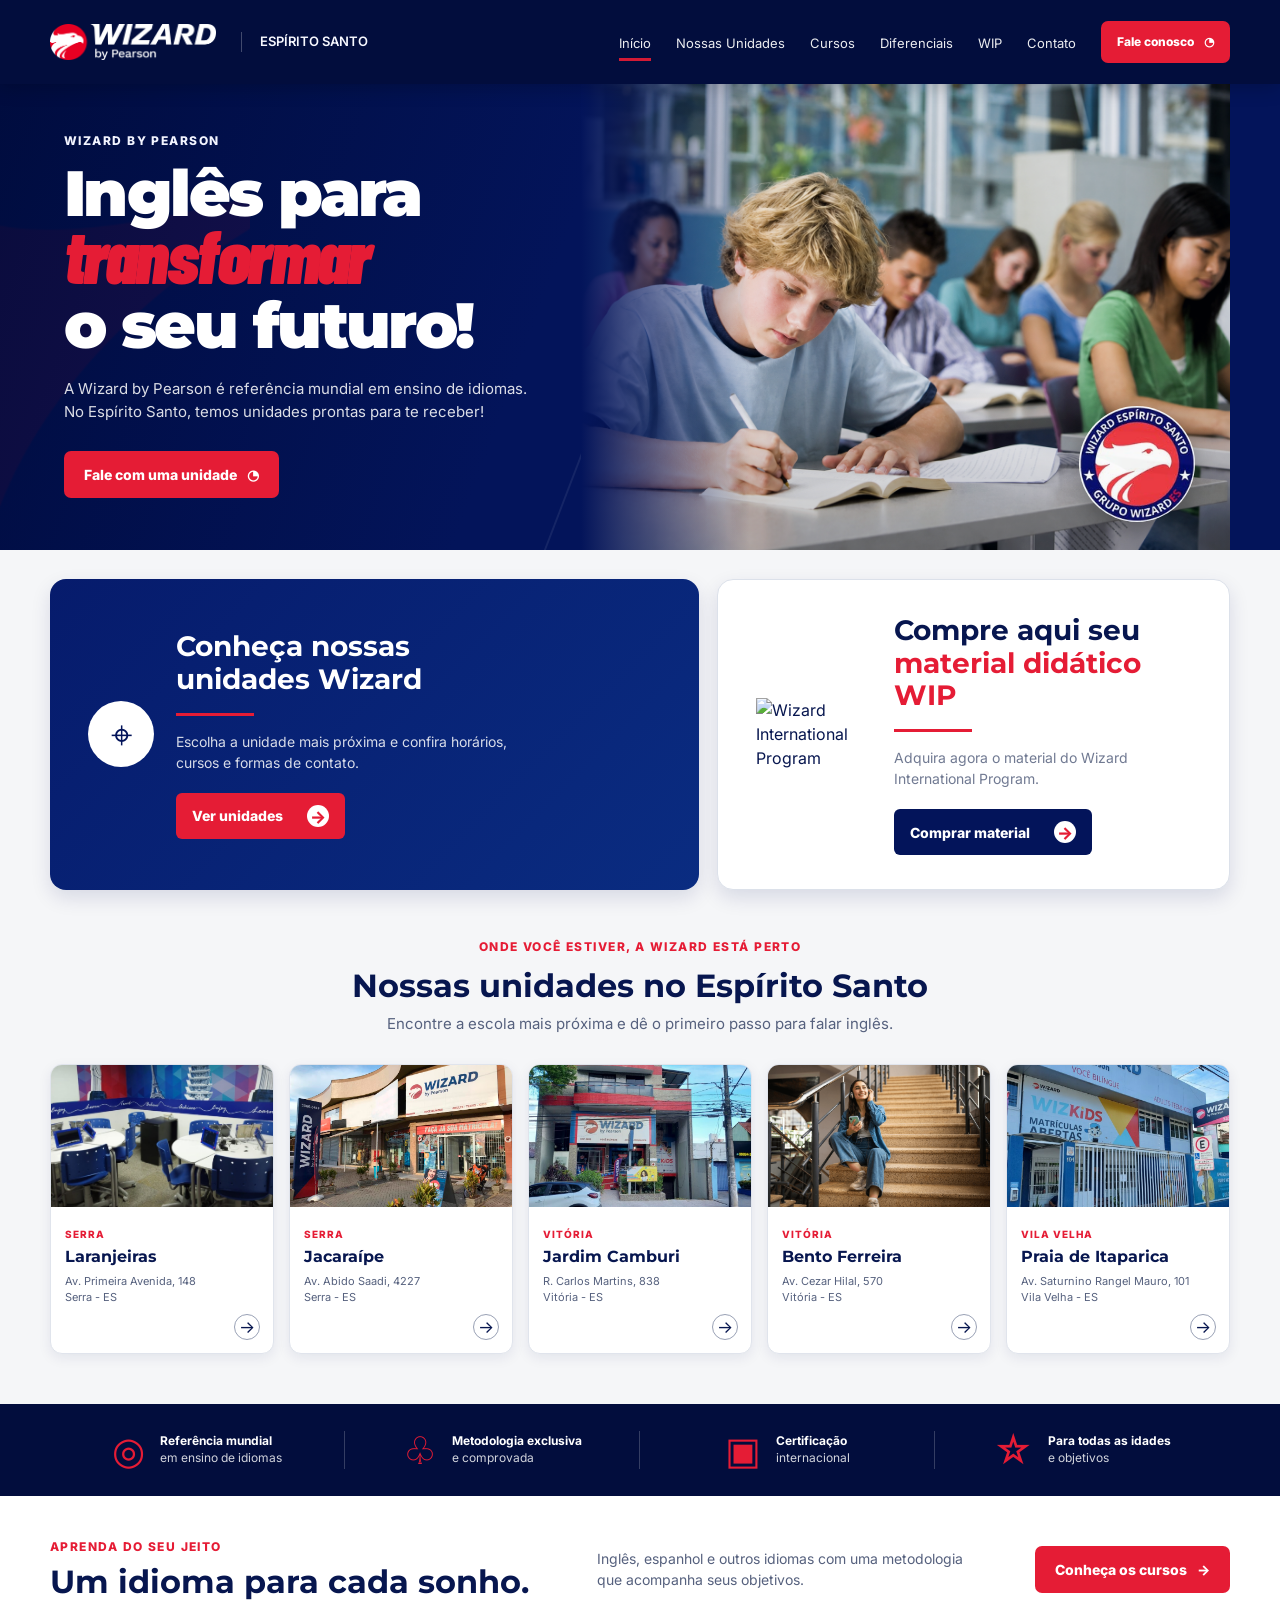
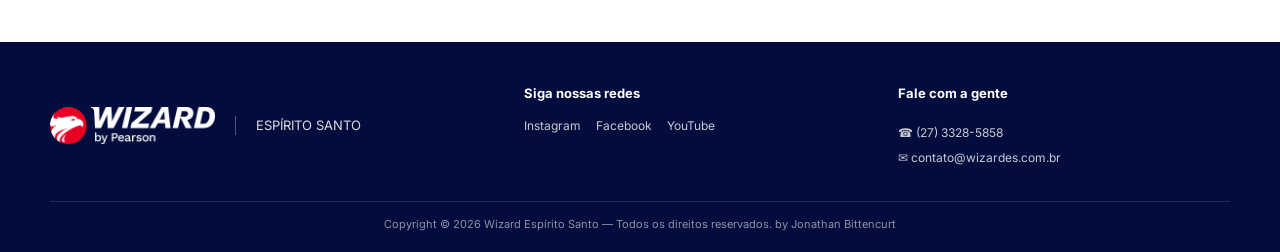
==== commit e94bb664: "Bah" ====
--- a/index.html
+++ b/index.html
@@ -1,639 +1,202 @@
 <!DOCTYPE html>
 <html lang="pt-BR">
-
 <head>
-   <meta charset="UTF-8">
-   <meta name="viewport" content="width=device-width, initial-scale=1.0">
-   <title>Wizard Espírito Santo | Unidades Oficiais</title>
-   <link rel="shortcut icon" href="favicon.png" />
-
-   <!-- FONTES PROFISSIONAIS: MONTSERRAT & INTER -->
-   <link rel="preconnect" href="https://fonts.googleapis.com">
-   <link rel="preconnect" href="https://fonts.gstatic.com" crossorigin>
-   <link
-      href="https://fonts.googleapis.com/css2?family=Inter:wght@400;500;600;700&family=Montserrat:wght@700;800;900&family=Barlow+Condensed:ital,wght@1,700;1,800&display=swap"
-      rel="stylesheet">
-
-   <style>
-      :root {
-         --dark-blue-100: #021167;
-         --dark-blue-80: #1b2a7d;
-         --dark-blue-60: #5562a0;
-         --dark-blue-20: #d8dbed;
-
-         /* Vermelho Corporativo Wizard */
-         --brand-red: #d30d2b;
-         --brand-red-hover: #b00720;
-
-         --off-white: #f4f6fa;
-
-         /* Tipografias Atualizadas */
-         --font-heading: "Montserrat", sans-serif;
-         --font-body: "Inter", sans-serif;
-         --font-display: "Barlow Condensed", sans-serif;
-      }
-
-      *,
-      ::after,
-      ::before {
-         box-sizing: border-box;
-         margin: 0;
-         padding: 0;
-         border: 0 solid;
-      }
-
-      body {
-         min-height: 100vh;
-         display: flex;
-         flex-direction: column;
-         justify-content: space-between;
-         background-color: var(--dark-blue-100);
-         font-family: var(--font-body);
-         color: var(--dark-blue-100);
-         position: relative;
-         line-height: 1.5;
-         overflow-x: hidden;
-         -webkit-font-smoothing: antialiased;
-      }
-
-      /* FUNDO COM CURVAS NOS CANTOS */
-      .bg-shapes {
-         position: absolute;
-         top: 0;
-         left: 0;
-         width: 100%;
-         height: 100%;
-         z-index: -1;
-         pointer-events: none;
-         overflow: hidden;
-      }
-
-      .bg-shapes svg {
-         width: 100%;
-         height: 100%;
-         display: block;
-      }
-
-      .wrap {
-         max-width: 1320px;
-         width: 92%;
-         margin: 0 auto;
-      }
-
-      /* TOPO COM LOGO ALINHADA À ESQUERDA */
-      .top-nav {
-         padding-top: 28px;
-         display: flex;
-         justify-content: flex-start;
-         margin-bottom: 20px;
-      }
-
-      .floating-nav {
-         background: #ffffff;
-         border-radius: 100px;
-         padding: 12px 36px;
-         box-shadow: 0 10px 30px rgba(0, 0, 0, 0.25);
-         display: flex;
-         align-items: center;
-      }
-
-      .floating-logo {
-         height: 55px;
-         width: auto;
-         display: block;
-      }
-
-      /* CONTAINER PRINCIPAL GRID */
-      .main-content {
-         flex: 1;
-         display: flex;
-         flex-direction: column;
-         justify-content: center;
-         margin-bottom: 30px;
-      }
-
-      .hero-grid {
-         display: grid;
-         grid-template-columns: 460px 1fr;
-         gap: 60px;
-         align-items: center;
-      }
-
-      /* FOTO DA ESQUERDA */
-      .vertical-photo-card {
-         position: relative;
-         border-radius: 28px;
-         overflow: hidden;
-         box-shadow: 0 20px 45px rgba(0, 0, 0, 0.45);
-         height: 560px;
-         width: 100%;
-         border: 3px solid rgba(255, 255, 255, 0.25);
-      }
-
-      .vertical-photo-card img {
-         width: 100%;
-         height: 100%;
-         object-fit: cover;
-         object-position: center center;
-         display: block;
-      }
-
-      .photo-overlay {
-         position: absolute;
-         left: 0;
-         bottom: 0;
-         width: 100%;
-         padding: 32px 24px;
-         background: linear-gradient(0deg, rgba(2, 17, 103, 0.95) 0%, rgba(2, 17, 103, 0.3) 75%, transparent 100%);
-         text-align: center;
-      }
-
-      .photo-overlay h2 {
-         font-family: var(--font-display);
-         font-style: italic;
-         font-weight: 800;
-         font-size: 32px;
-         color: #ffffff;
-         margin-bottom: 4px;
-         text-shadow: 0 2px 10px rgba(0, 0, 0, 0.5);
-      }
-
-      .photo-overlay p {
-         font-family: var(--font-body);
-         font-size: 15px;
-         color: rgba(255, 255, 255, 0.9);
-         font-weight: 500;
-         letter-spacing: 0.3px;
-      }
-
-      /* COLUNA DO CARD DE UNIDADES */
-      .content-column {
-         display: flex;
-         flex-direction: column;
-         align-items: center;
-         width: 100%;
-      }
-
-      /* CARD DE UNIDADES COM FONTE PROFISSIONAL */
-      .select-card-main {
-         width: 100%;
-         background: #ffffff;
-         border-radius: 28px;
-         padding: 56px 48px;
-         box-shadow: 0 25px 50px rgba(0, 0, 0, 0.35);
-         border-top: 10px solid var(--brand-red);
-         text-align: center;
-      }
-
-      .select-header {
-         display: flex;
-         align-items: center;
-         justify-content: center;
-         gap: 14px;
-         margin-bottom: 12px;
-      }
-
-      .select-icon {
-         width: 32px;
-         height: 32px;
-         fill: var(--brand-red);
-         flex-shrink: 0;
-      }
-
-      .select-title {
-         font-family: var(--font-heading);
-         font-size: 30px;
-         font-weight: 900;
-         color: var(--dark-blue-100);
-         text-transform: uppercase;
-         letter-spacing: 0.8px;
-         line-height: 1.2;
-      }
-
-      .select-subtitle {
-         font-family: var(--font-body);
-         font-size: 16px;
-         color: var(--dark-blue-60);
-         margin-bottom: 36px;
-         font-weight: 500;
-         max-width: 580px;
-         margin-left: auto;
-         margin-right: auto;
-         line-height: 1.5;
-      }
-
-      /* SELECT CUSTOMIZADO DE ALTA QUALIDADE */
-      .select-wrapper {
-         position: relative;
-         width: 100%;
-      }
-
-      .custom-select {
-         width: 100%;
-         padding: 20px 24px;
-         font-family: var(--font-body);
-         font-size: 17px;
-         font-weight: 600;
-         color: var(--dark-blue-100);
-         border: 2px solid var(--dark-blue-20);
-         border-radius: 16px;
-         background-color: var(--off-white);
-         cursor: pointer;
-         outline: none;
-         transition: all 0.25s cubic-bezier(0.4, 0, 0.2, 1);
-         appearance: none;
-         -webkit-appearance: none;
-         background-image: url("data:image/svg+xml;utf8,<svg fill='%021167' height='24' viewBox='0 0 24 24' width='24' xmlns='http://www.w3.org/2000/svg'><path d='M7.41 8.59L12 13.17l4.59-4.58L18 10l-6 6-6-6z'/></svg>");
-         background-repeat: no-repeat;
-         background-position: right 20px center;
-         background-size: 24px;
-      }
-
-      .custom-select:focus,
-      .custom-select:hover {
-         border-color: var(--brand-red);
-         background-color: #ffffff;
-         box-shadow: 0 8px 25px rgba(211, 13, 43, 0.12);
-      }
-
-      /* BARRA DO MATERIAL WIP MAIOR E DESTACADA */
-      .wip-discreet-bar {
-         margin-top: 28px;
-         width: 100%;
-         display: flex;
-         align-items: center;
-         justify-content: center;
-         gap: 14px;
-         background: rgba(255, 255, 255, 0.08);
-         backdrop-filter: blur(8px);
-         border: 1px solid rgba(255, 255, 255, 0.18);
-         padding: 14px 28px;
-         border-radius: 100px;
-         transition: all 0.2s ease;
-      }
-
-      .wip-discreet-bar:hover {
-         background: rgba(255, 255, 255, 0.18);
-      }
-
-      .wip-text {
-         font-family: var(--font-body);
-         font-size: 14px;
-         color: rgba(255, 255, 255, 0.9);
-         font-weight: 500;
-      }
-
-      .wip-link {
-         display: inline-flex;
-         align-items: center;
-         gap: 8px;
-         color: #ffffff;
-         font-family: var(--font-body);
-         font-size: 14px;
-         font-weight: 700;
-         text-decoration: underline;
-         text-underline-offset: 4px;
-         transition: opacity 0.2s ease;
-      }
-
-      .wip-link:hover {
-         opacity: 0.85;
-      }
-
-      .wip-mini-logo {
-         height: 16px;
-         width: auto;
-         vertical-align: middle;
-      }
-
-      footer {
-         text-align: center;
-         padding: 16px;
-         font-family: var(--font-body);
-         font-size: 12px;
-         color: rgba(255, 255, 255, 0.75);
-         font-weight: 500;
-         border-top: 1px solid rgba(255, 255, 255, 0.1);
-         background: rgba(0, 0, 0, 0.2);
-      }
-
-      /* RESPONSIVIDADE PARA DISPOSITIVOS MÓVEIS */
-      @media (max-width: 992px) {
-         .top-nav {
-            justify-content: center;
-         }
-
-         .hero-grid {
-            grid-template-columns: 1fr;
-            gap: 30px;
-         }
-
-         .vertical-photo-card {
-            height: 320px;
-         }
-
-         .select-card-main {
-            padding: 36px 24px;
-         }
-
-         .select-title {
-            font-size: 22px;
-         }
-
-         .select-subtitle {
-            font-size: 14px;
-            margin-bottom: 24px;
-         }
-
-         .custom-select {
-            font-size: 15px;
-            padding: 16px;
-         }
-
-         .wip-discreet-bar {
-            flex-direction: column;
-            gap: 8px;
-            border-radius: 16px;
-            padding: 12px;
-         }
-      }
-
-
-      /* ================= UNIDADES COM FOTOS ================= */
-      .units-section {
-         width: 100%;
-         margin: 28px auto 36px;
-         padding: 42px 34px 46px;
-         background: #f7f8fb;
-         border-radius: 32px;
-         box-shadow: 0 20px 45px rgba(0, 0, 0, 0.22);
-      }
-
-      .units-heading {
-         max-width: 780px;
-         margin: 0 auto 28px;
-         text-align: center;
-      }
-
-      .units-kicker {
-         display: block;
-         margin-bottom: 8px;
-         color: var(--brand-red);
-         font-family: var(--font-body);
-         font-size: 13px;
-         font-weight: 800;
-         letter-spacing: 1.8px;
-         text-transform: uppercase;
-      }
-
-      .units-title {
-         color: var(--dark-blue-100);
-         font-family: var(--font-heading);
-         font-size: clamp(24px, 3vw, 34px);
-         font-weight: 900;
-         line-height: 1.15;
-         margin-bottom: 10px;
-      }
-
-      .units-description {
-         color: #59627f;
-         font-size: 15px;
-         line-height: 1.55;
-      }
-
-      .units-grid {
-         display: grid;
-         grid-template-columns: repeat(5, minmax(0, 1fr));
-         gap: 16px;
-      }
-
-      .unit-card {
-         display: flex;
-         min-width: 0;
-         flex-direction: column;
-         overflow: hidden;
-         background: #ffffff;
-         border: 1px solid #e2e5ee;
-         border-radius: 16px;
-         box-shadow: 0 6px 18px rgba(2, 17, 103, 0.08);
-         transition: transform .2s ease, box-shadow .2s ease;
-      }
-
-      .unit-card:hover {
-         transform: translateY(-5px);
-         box-shadow: 0 14px 26px rgba(2, 17, 103, 0.16);
-      }
-
-      .unit-photo {
-         width: 100%;
-         height: 142px;
-         object-fit: cover;
-         object-position: center;
-         background: #dfe4f2;
-      }
-
-      .unit-card-body {
-         display: flex;
-         flex: 1;
-         flex-direction: column;
-         padding: 15px 14px 16px;
-      }
-
-      .unit-city {
-         margin-bottom: 3px;
-         color: var(--brand-red);
-         font-size: 11px;
-         font-weight: 800;
-         letter-spacing: .06em;
-         text-transform: uppercase;
-      }
-
-      .unit-name {
-         min-height: 42px;
-         color: var(--dark-blue-100);
-         font-family: var(--font-heading);
-         font-size: 16px;
-         font-weight: 800;
-         line-height: 1.3;
-      }
-
-      .unit-address {
-         flex: 1;
-         margin-top: 8px;
-         color: #66708d;
-         font-size: 12px;
-         line-height: 1.45;
-      }
-
-      .unit-link {
-         display: inline-flex;
-         align-items: center;
-         justify-content: space-between;
-         gap: 8px;
-         margin-top: 14px;
-         padding-top: 11px;
-         border-top: 1px solid #edf0f6;
-         color: var(--brand-red);
-         font-size: 12px;
-         font-weight: 800;
-      }
-
-      .unit-link span:last-child {
-         display: grid;
-         width: 27px;
-         height: 27px;
-         place-items: center;
-         border: 1px solid currentColor;
-         border-radius: 50%;
-         font-size: 17px;
-         line-height: 1;
-      }
-
-      @media (max-width: 1150px) {
-         .units-grid { grid-template-columns: repeat(3, minmax(0, 1fr)); }
-      }
-
-      @media (max-width: 650px) {
-         .units-section { padding: 32px 18px 34px; border-radius: 24px; }
-         .units-grid { grid-template-columns: repeat(2, minmax(0, 1fr)); gap: 12px; }
-         .unit-photo { height: 128px; }
-         .unit-card-body { padding: 13px 12px 14px; }
-         .unit-name { font-size: 14px; min-height: 37px; }
-      }
-
-      @media (max-width: 420px) {
-         .units-grid { grid-template-columns: 1fr; }
-         .unit-photo { height: 180px; }
-      }
-
-   </style>
+  <meta charset="UTF-8">
+  <meta name="viewport" content="width=device-width, initial-scale=1.0">
+  <meta name="description" content="Wizard Espírito Santo: inglês para transformar o seu futuro.">
+  <title>Wizard Espírito Santo | Inglês para transformar o seu futuro</title>
+  <link rel="shortcut icon" href="favicon.png">
+  <link rel="preconnect" href="https://fonts.googleapis.com">
+  <link rel="preconnect" href="https://fonts.gstatic.com" crossorigin>
+  <link href="https://fonts.googleapis.com/css2?family=Barlow+Condensed:ital,wght@1,700;1,800&family=Inter:wght@400;500;600;700;800&family=Montserrat:wght@700;800;900&display=swap" rel="stylesheet">
+  <style>
+:root {
+  --navy: #03145a;
+  --navy-deep: #020d3d;
+  --navy-soft: #0b256f;
+  --red: #e51c35;
+  --red-dark: #c8102e;
+  --ink: #07164f;
+  --muted: #56617e;
+  --paper: #f5f6f8;
+  --white: #fff;
+  --heading: "Montserrat", sans-serif;
+  --body: "Inter", sans-serif;
+}
+
+* { box-sizing: border-box; }
+html { scroll-behavior: smooth; }
+body { margin: 0; color: var(--ink); background: var(--paper); font-family: var(--body); line-height: 1.5; -webkit-font-smoothing: antialiased; }
+a { color: inherit; text-decoration: none; }
+img { display: block; max-width: 100%; }
+.container { width: min(1180px, calc(100% - 72px)); margin: 0 auto; }
+
+.site-header { position: sticky; top: 0; z-index: 20; color: var(--white); background: var(--navy-deep); box-shadow: 0 4px 18px rgba(0,0,0,.2); }
+.nav-inner { min-height: 84px; display: flex; align-items: center; gap: 25px; }
+.brand img { width: 166px; height: auto; object-fit: contain; }
+.state-name { padding-left: 18px; border-left: 1px solid rgba(255,255,255,.25); color: #f7f8ff; font-size: 13px; font-weight: 600; white-space: nowrap; }
+.main-nav { display: flex; align-items: center; gap: 25px; margin-left: auto; font-size: 13px; white-space: nowrap; }
+.main-nav a { position: relative; padding: 31px 0 27px; opacity: .92; }
+.main-nav a::after { position: absolute; right: 0; bottom: 20px; left: 0; height: 3px; content: ""; background: var(--red); transform: scaleX(0); transition: transform .2s ease; }
+.main-nav a:hover::after, .main-nav a.active::after { transform: scaleX(1); }
+.header-cta, .primary-button { display: inline-flex; align-items: center; justify-content: center; gap: 10px; border-radius: 7px; background: var(--red); color: var(--white); font-weight: 800; transition: transform .2s ease, background .2s ease; }
+.header-cta { padding: 12px 16px; font-size: 12px; white-space: nowrap; }
+.header-cta:hover, .primary-button:hover { background: var(--red-dark); transform: translateY(-2px); }
+.menu-toggle { display: none; border: 0; color: white; background: transparent; font-size: 24px; cursor: pointer; }
+
+.hero { position: relative; overflow: hidden; color: var(--white); background: var(--navy); }
+.hero::before { position: absolute; inset: 0; content: ""; background: linear-gradient(110deg, rgba(0,12,61,.96) 0%, rgba(3,20,90,.9) 43%, rgba(3,20,90,.1) 72%), url("images/bg-wizard.png") left bottom/auto 100% no-repeat; pointer-events: none; }
+.hero-texture { position: absolute; top: -100px; right: 30%; width: 260px; height: 700px; border: 2px solid rgba(255,255,255,.07); transform: rotate(21deg); }
+.hero-inner { position: relative; display: grid; min-height: 420px; grid-template-columns: .9fr 1.1fr; align-items: stretch; }
+.hero-copy { z-index: 1; align-self: center; padding: 48px 10px 52px 14px; }
+.eyebrow, .section-kicker { margin: 0 0 12px; color: #f2f4ff; font-size: 12px; font-weight: 800; letter-spacing: .12em; text-transform: uppercase; }
+.hero h1 { max-width: 500px; margin: 0 0 20px; font-family: var(--heading); font-size: clamp(38px, 5vw, 65px); font-weight: 900; line-height: .99; letter-spacing: -.04em; }
+.hero h1 em { color: var(--red); font-family: "Barlow Condensed", sans-serif; font-size: 1.17em; line-height: .8; }
+.hero-lead { margin: 0 0 27px; color: rgba(255,255,255,.86); font-size: 15px; line-height: 1.55; }
+.primary-button { padding: 13px 20px; font-size: 14px; }
+.hero-visual { position: relative; min-height: 420px; overflow: hidden; }
+.hero-visual img { width: 100%; height: 100%; object-fit: cover; object-position: center; opacity: .95; }
+.hero-visual-overlay { position: absolute; inset: 0; background: linear-gradient(90deg, var(--navy) 0%, transparent 26%), linear-gradient(0deg, rgba(0,0,0,.18), transparent 40%); }
+.hero-badge { position: absolute; right: 35px; bottom: 28px; display: flex; align-items: center; padding: 0; }
+.hero-badge img { width: 116px; height: 116px; border-radius: 50%; box-shadow: 0 8px 22px rgba(0,0,0,.3); }
+.hero-badge strong { font-size: 22px; line-height: 1; }.hero-badge span { font-size: 10px; letter-spacing: .12em; }
+
+.quick-actions { position: relative; display: grid; grid-template-columns: 1.2fr .95fr; gap: 18px; margin-top: -1px; padding-top: 30px; }
+.action-card { min-height: 270px; display: flex; gap: 22px; align-items: center; padding: 34px 38px; border-radius: 16px; box-shadow: 0 8px 20px rgba(3,20,90,.12); }
+.action-card-blue { color: var(--white); background: linear-gradient(135deg, #061b6c, #0a2c81); }.action-card-light { color: var(--ink); background: var(--white); border: 1px solid #dce1ea; }
+.action-icon { display: grid; min-width: 66px; height: 66px; place-items: center; border-radius: 50%; color: var(--navy); background: var(--white); font-size: 38px; }
+.action-icon svg { width: 31px; height: 31px; fill: none; stroke: currentColor; stroke-linecap: round; stroke-linejoin: round; stroke-width: 1.7; }
+.action-card h2 { margin: 0; font-family: var(--heading); font-size: clamp(21px, 2.2vw, 29px); line-height: 1.17; }.action-card h2 strong { color: var(--red); }
+.action-card p { max-width: 370px; margin: 0 0 20px; color: inherit; opacity: .84; font-size: 14px; line-height: 1.5; }.action-card-light p { color: var(--muted); }
+.red-rule { width: 78px; height: 3px; margin: 17px 0 15px; background: var(--red); }.action-button { display: inline-flex; align-items: center; gap: 24px; padding: 12px 16px; border-radius: 6px; font-size: 14px; font-weight: 800; }.action-button span { display: grid; width: 22px; height: 22px; place-items: center; border-radius: 50%; background: white; color: var(--red); font-size: 17px; }.action-button-red { color: white; background: var(--red); }.action-button-navy { color: white; background: var(--navy); }.wip-logo { width: 145px; max-height: 100px; object-fit: contain; }
+
+.units-section { padding: 48px 0 50px; text-align: center; }.section-heading { margin-bottom: 28px; }.section-kicker { color: var(--red); }.section-heading h2, .courses-inner h2 { margin: 0 0 8px; color: var(--ink); font-family: var(--heading); font-size: clamp(24px, 3vw, 32px); line-height: 1.15; }.section-heading > p:last-child { margin: 0; color: var(--muted); font-size: 15px; }
+.units-grid { display: grid; grid-template-columns: repeat(5, minmax(0, 1fr)); gap: 15px; text-align: left; }.unit-card { overflow: hidden; border: 1px solid #e0e4ec; border-radius: 12px; background: white; box-shadow: 0 4px 13px rgba(3,20,90,.08); transition: transform .2s ease, box-shadow .2s ease; }.unit-card:hover { transform: translateY(-5px); box-shadow: 0 12px 24px rgba(3,20,90,.15); }.unit-card > img { width: 100%; height: 142px; object-fit: cover; }.unit-card-content { position: relative; min-height: 146px; padding: 13px 14px 15px; }.unit-city { color: var(--red); font-size: 10px; font-weight: 800; letter-spacing: .1em; text-transform: uppercase; }.unit-card h3 { margin: 3px 0 8px; color: var(--ink); font-family: var(--heading); font-size: 16px; line-height: 1.2; }.unit-card p { margin: 0; color: var(--muted); font-size: 11px; line-height: 1.45; }.unit-arrow { position: absolute; right: 13px; bottom: 13px; display: grid; width: 26px; height: 26px; place-items: center; border: 1px solid #99a1b5; border-radius: 50%; color: var(--ink); font-size: 17px; }.outline-button { display: inline-flex; align-items: center; gap: 25px; margin-top: 28px; padding: 10px 24px; border: 1px solid var(--red); border-radius: 6px; color: var(--red); font-size: 13px; font-weight: 800; }.outline-button span { font-size: 19px; }
+
+.benefits { color: white; background: var(--navy-deep); }.benefits-grid { display: grid; grid-template-columns: repeat(4, 1fr); padding: 27px 0; }.benefit { display: flex; gap: 15px; align-items: center; justify-content: center; padding: 0 20px; border-right: 1px solid rgba(255,255,255,.2); }.benefit:last-child { border: 0; }.benefit-icon { color: var(--red); font-size: 38px; line-height: 1; }.benefit p { margin: 0; color: rgba(255,255,255,.82); font-size: 12px; line-height: 1.4; }.benefit strong { color: white; }
+.courses-strip { padding: 42px 0; background: white; }.courses-inner { display: flex; align-items: center; justify-content: space-between; gap: 32px; }.courses-inner .section-kicker { margin-bottom: 8px; }.courses-inner h2 { margin: 0; }.courses-inner > p { max-width: 370px; margin: 0; color: var(--muted); font-size: 14px; }
+.site-footer { color: rgba(255,255,255,.86); background: var(--navy-deep); }.footer-top { display: grid; grid-template-columns: 1.3fr 1fr 1fr; gap: 42px; padding: 42px 0 34px; }.footer-brand { display: flex; align-items: center; gap: 20px; }.footer-brand img { width: 165px; }.footer-brand span { padding-left: 20px; border-left: 1px solid rgba(255,255,255,.3); font-size: 13px; }.site-footer h3 { margin: 0 0 13px; color: white; font-size: 13px; }.footer-social div { display: flex; flex-wrap: wrap; gap: 15px; }.footer-social a, .footer-contact a { color: rgba(255,255,255,.78); font-size: 12px; }.footer-contact { display: flex; flex-direction: column; gap: 7px; }.footer-bottom { padding: 14px 0 20px; border-top: 1px solid rgba(255,255,255,.13); color: rgba(255,255,255,.55); font-size: 11px; text-align: center; }
+
+@media (max-width: 1050px) { .main-nav { gap: 14px; }.nav-inner { gap: 15px; }.units-grid { grid-template-columns: repeat(3, 1fr); }.quick-actions { grid-template-columns: 1fr; } }
+@media (max-width: 760px) { .container { width: min(100% - 34px, 600px); }.nav-inner { min-height: 70px; }.brand img { width: 132px; }.state-name { display: none; }.menu-toggle { display: block; margin-left: auto; order: 3; }.header-cta { display: none; }.main-nav { position: absolute; top: 70px; right: 0; left: 0; display: none; flex-direction: column; align-items: stretch; gap: 0; padding: 10px 18px 15px; background: var(--navy-deep); }.menu-open .main-nav { display: flex; }.main-nav a { padding: 12px 0; border-bottom: 1px solid rgba(255,255,255,.1); }.main-nav a::after { bottom: 0; }.hero-inner { grid-template-columns: 1fr; }.hero-copy { padding: 47px 8px 35px; }.hero-visual { min-height: 260px; }.hero-visual-overlay { background: linear-gradient(0deg, rgba(3,20,90,.75), transparent 50%); }.hero h1 { font-size: 49px; }.action-card { min-height: unset; padding: 27px 23px; }.action-icon { min-width: 52px; width: 52px; height: 52px; font-size: 28px; }.wip-logo { width: 105px; }.benefits-grid { grid-template-columns: repeat(2, 1fr); gap: 23px 0; }.benefit:nth-child(2) { border: 0; }.benefit { justify-content: flex-start; padding: 0 10px; }.courses-inner { align-items: flex-start; flex-direction: column; gap: 18px; }.footer-top { grid-template-columns: 1fr; gap: 28px; padding: 32px 0; }.footer-brand { flex-wrap: wrap; } }
+@media (max-width: 470px) { .units-grid { grid-template-columns: repeat(2, 1fr); gap: 10px; }.unit-card > img { height: 115px; }.unit-card-content { min-height: 140px; padding: 11px 10px; }.unit-card h3 { font-size: 14px; }.unit-card p { font-size: 10px; }.unit-arrow { right: 9px; bottom: 9px; }.action-card { gap: 13px; padding: 24px 17px; }.action-card h2 { font-size: 20px; }.action-card p { font-size: 12px; }.wip-logo { width: 78px; }.benefit { gap: 9px; padding: 0 4px; }.benefit-icon { font-size: 28px; }.benefit p { font-size: 10px; } }
+
+  </style>
 </head>
-
 <body>
-
-   <!-- FUNDO -->
-   <div class="bg-shapes">
-      <svg viewBox="0 0 1898 654" preserveAspectRatio="none">
-         <path
-            d="M 0.0 502.5 L 0.0 219.5 L 26.0 223.5 L 70.0 223.5 L 120.0 218.5 L 224.0 198.5 L 325.0 171.5 L 332.0 171.5 L 335.5 175.0 L 330.0 183.5 L 277.0 210.5 L 202.0 259.5 L 121.0 328.5 L 86.5 365.0 L 48.5 414.0 L 21.5 457.0 L 0.0 502.5 Z"
-            fill="#e70022" />
-         <path
-            d="M 662.0 653.5 L 451.5 653.0 L 515.0 609.5 L 594.0 564.5 L 655.0 534.5 L 760.0 490.5 L 854.0 457.5 L 952.0 428.5 L 1102.0 392.5 L 1109.5 396.0 L 1110.5 400.0 L 1104.0 405.5 L 979.0 457.5 L 858.0 520.5 L 758.0 582.5 L 662.0 653.5 Z"
-            fill="#e70022" />
-         <path
-            d="M 1896.0 653.5 L 1034.5 653.0 L 1138.0 579.5 L 1257.0 502.5 L 1388.0 425.5 L 1495.0 367.5 L 1613.0 309.5 L 1712.0 265.5 L 1806.0 228.5 L 1896.0 199.5 L 1896.0 653.5 Z"
-            fill="#e70022" />
-      </svg>
-   </div>
-
-   <!-- LOGO NO CANTO ESQUERDO -->
-   <div class="top-nav wrap">
-      <div class="floating-nav">
-         <img class="floating-logo" src="images/index_r1_c2.png" alt="Wizard by Pearson"
-            onerror="this.src='images/Site2.jpg'">
-      </div>
-   </div>
-
-   <!-- CONTEÚDO PRINCIPAL -->
-   <div class="main-content wrap">
-      <div class="hero-grid">
-
-         <!-- FOTO NA ESQUERDA -->
-         <div class="vertical-photo-card">
-            <img src="images/pexels-gabby-k-6238046.jpg" alt="Wizard Espírito Santo">
-            <div class="photo-overlay">
-               <h2>Wizard Espírito Santo</h2>
-               <p>Você bilíngue para o mundo</p>
-            </div>
-         </div>
-
-         <!-- CARD CENTRAL AMPLIADO E RE-TIPOGRAFADO -->
-         <div class="content-column">
-
-            <div class="select-card-main">
-               <div class="select-header">
-                  <!-- ÍCONE SVG DE PIN DE MAPA PROFISSIONAL -->
-                  <svg class="select-icon" viewBox="0 0 24 24">
-                     <path
-                        d="M12 2C8.13 2 5 5.13 5 9c0 5.25 7 13 7 13s7-7.75 7-13c0-3.87-3.13-7-7-7zm0 9.5c-1.38 0-2.5-1.12-2.5-2.5s1.12-2.5 2.5-2.5 2.5 1.12 2.5 2.5-1.12 2.5-2.5 2.5z" />
-                  </svg>
-                  <h1 class="select-title">Conheça nossas unidades Wizard</h1>
-               </div>
-
-               <p class="select-subtitle">Selecione a unidade mais próxima para acessar os canais diretos e realizar sua
-                  matrícula</p>
-
-               <div class="select-wrapper">
-                  <select class="custom-select" onchange="if (this.value) window.open(this.value, '_blank')">
-                     <option value="" disabled selected>Clique para selecionar sua unidade...</option>
-                     <optgroup label="Vitória">
-                        <option value="http://www.wizard.com.br/escolas/vitoriacamburi/">Wizard Jardim Camburi</option>
-                        <option value="http://www.wizard.com.br/escolas/vitoriabentoferreira/">Wizard Bento Ferreira
-                        </option>
-                     </optgroup>
-                     <optgroup label="Serra">
-                        <option value="http://www.wizard.com.br/escolas/serralaranjeiras/">Wizard Laranjeiras</option>
-                        <option value="http://www.wizard.com.br/escolas/serrajacaraipe/">Wizard Jacaraípe</option>
-                     </optgroup>
-                     <optgroup label="Vila Velha">
-                        <option value="https://www.wizard.com.br/escolas/vilavelhapraiadeitaparica/">Wizard Praia de
-                           Itaparica</option>
-                     </optgroup>
-                  </select>
-               </div>
-            </div>
-
-            <!-- BARRA DO MATERIAL WIP ABAIXO -->
-            <div class="wip-discreet-bar">
-               <span class="wip-text">Precisa adquirir material didático WIP?</span>
-               <a href="compramatricula.html" class="wip-link">
-                  <span>Clique aqui para comprar</span>
-                  <span>&rarr;</span>
-               </a>
-            </div>
-
-         </div>
-
-      </div>
-   </div>
-
-
-      <!-- UNIDADES COM FOTOS DAS FACHADAS -->
-      <section class="units-section" id="unidades" aria-labelledby="units-title">
-         <div class="units-heading">
-            <span class="units-kicker">Wizard Espírito Santo</span>
-            <h2 class="units-title" id="units-title">Nossas unidades no Espírito Santo</h2>
-            <p class="units-description">Escolha a unidade mais próxima e confira o endereço, os horários e os canais de contato.</p>
-         </div>
-
-         <div class="units-grid">
-            <a class="unit-card" href="http://www.wizard.com.br/escolas/serralaranjeiras/" target="_blank" rel="noopener">
-               <img class="unit-photo" src="images/unidades/laranjeiras.jpeg" alt="Fachada da Wizard Laranjeiras" loading="lazy">
-               <div class="unit-card-body"><span class="unit-city">Serra</span><h3 class="unit-name">Laranjeiras</h3><p class="unit-address">Av. Primeira Avenida, 148<br>Serra - ES</p><div class="unit-link"><span>Ver unidade</span><span aria-hidden="true">→</span></div></div>
-            </a>
-            <a class="unit-card" href="http://www.wizard.com.br/escolas/serrajacaraipe/" target="_blank" rel="noopener">
-               <img class="unit-photo" src="images/unidades/jacaraipe.jpg" alt="Fachada da Wizard Jacaraípe" loading="lazy">
-               <div class="unit-card-body"><span class="unit-city">Serra</span><h3 class="unit-name">Jacaraípe</h3><p class="unit-address">Av. Abido Saadi, 4227<br>Serra - ES</p><div class="unit-link"><span>Ver unidade</span><span aria-hidden="true">→</span></div></div>
-            </a>
-            <a class="unit-card" href="http://www.wizard.com.br/escolas/vitoriacamburi/" target="_blank" rel="noopener">
-               <img class="unit-photo" src="images/unidades/camburi.jpeg" alt="Fachada da Wizard Jardim Camburi" loading="lazy">
-               <div class="unit-card-body"><span class="unit-city">Vitória</span><h3 class="unit-name">Jardim Camburi</h3><p class="unit-address">R. Carlos Martins, 838<br>Vitória - ES</p><div class="unit-link"><span>Ver unidade</span><span aria-hidden="true">→</span></div></div>
-            </a>
-            <a class="unit-card" href="http://www.wizard.com.br/escolas/vitoriabentoferreira/" target="_blank" rel="noopener">
-               <img class="unit-photo" src="images/unidades/bento-ferreira.png" alt="Fachada da Wizard Bento Ferreira" loading="lazy">
-               <div class="unit-card-body"><span class="unit-city">Vitória</span><h3 class="unit-name">Bento Ferreira</h3><p class="unit-address">Av. Cezar Hilal, 570<br>Vitória - ES</p><div class="unit-link"><span>Ver unidade</span><span aria-hidden="true">→</span></div></div>
-            </a>
-            <a class="unit-card" href="https://www.wizard.com.br/escolas/vilavelhapraiadeitaparica/" target="_blank" rel="noopener">
-               <img class="unit-photo" src="images/unidades/itaparica.jpeg" alt="Fachada da Wizard Praia de Itaparica" loading="lazy">
-               <div class="unit-card-body"><span class="unit-city">Vila Velha</span><h3 class="unit-name">Praia de Itaparica</h3><p class="unit-address">Av. Saturnino Rangel Mauro, 101<br>Vila Velha - ES</p><div class="unit-link"><span>Ver unidade</span><span aria-hidden="true">→</span></div></div>
-            </a>
-         </div>
-      </section>
-
-   <footer>
-      Copyright &copy; 2026 Wizard Espírito Santo — Todos os direitos reservados. by Jon Bitte
-   </footer>
-
+  <header class="site-header">
+    <div class="container nav-inner">
+      <a class="brand" href="#inicio" aria-label="Wizard Espírito Santo - início">
+        <img src="img/wizard-logo.png" alt="Wizard by Pearson">
+      </a>
+      <span class="state-name">ESPÍRITO SANTO</span>
+      <button class="menu-toggle" type="button" aria-label="Abrir menu" onclick="document.body.classList.toggle('menu-open')">☰</button>
+      <nav class="main-nav" aria-label="Navegação principal">
+        <a class="active" href="#inicio">Início</a>
+        <a href="#unidades">Nossas Unidades</a>
+        <a href="#cursos">Cursos</a>
+        <a href="#diferenciais">Diferenciais</a>
+        <a href="compramatricula.html">WIP</a>
+        <a href="#contato">Contato</a>
+      </nav>
+      <a class="header-cta" href="https://wa.me/5527999797333" target="_blank" rel="noopener">Fale conosco <span>◔</span></a>
+    </div>
+  </header>
+
+  <main>
+    <section class="hero" id="inicio">
+      <div class="hero-texture"></div>
+      <div class="container hero-inner">
+        <div class="hero-copy">
+          <p class="eyebrow">Wizard by Pearson</p>
+          <h1>Inglês para<br><em>transformar</em><br>o seu futuro!</h1>
+          <p class="hero-lead">A Wizard by Pearson é referência mundial em ensino de idiomas.<br>No Espírito Santo, temos unidades prontas para te receber!</p>
+          <a class="primary-button" href="https://wa.me/5527999797333" target="_blank" rel="noopener">Fale com uma unidade <span>◔</span></a>
+        </div>
+        <div class="hero-visual">
+          <img src="images/study.png" alt="Adolescentes estudando em sala de aula">
+          <div class="hero-visual-overlay"></div>
+            <div class="hero-badge"><img src="images/logowizard-ES.png" alt="Wizard Espírito Santo"></div>
+        </div>
+      </div>
+    </section>
+
+    <section class="quick-actions container" aria-label="Acessos rápidos">
+      <article class="action-card action-card-blue">
+        <div class="action-icon">⌖</div>
+        <div>
+          <h2>Conheça nossas<br>unidades Wizard</h2>
+          <div class="red-rule"></div>
+          <p>Escolha a unidade mais próxima e confira horários, cursos e formas de contato.</p>
+          <a class="action-button action-button-red" href="#unidades">Ver unidades <span>→</span></a>
+        </div>
+      </article>
+      <article class="action-card action-card-light">
+        <img src="img/logodaWIP2.png" alt="Wizard International Program" class="wip-logo">
+        <div>
+          <h2>Compre aqui seu<br><strong>material didático WIP</strong></h2>
+          <div class="red-rule"></div>
+          <p>Adquira agora o material do Wizard International Program.</p>
+          <a class="action-button action-button-navy" href="compramatricula.html">Comprar material <span>→</span></a>
+        </div>
+      </article>
+    </section>
+
+    <section class="units-section container" id="unidades" aria-labelledby="units-title">
+      <div class="section-heading">
+        <p class="section-kicker">Onde você estiver, a Wizard está perto</p>
+        <h2 id="units-title">Nossas unidades no Espírito Santo</h2>
+        <p>Encontre a escola mais próxima e dê o primeiro passo para falar inglês.</p>
+      </div>
+      <div class="units-grid">
+        <a class="unit-card" href="http://www.wizard.com.br/escolas/serralaranjeiras/" target="_blank" rel="noopener">
+          <img src="images/unidades/laranjeiras.jpeg" alt="Fachada da Wizard Laranjeiras" loading="lazy">
+          <div class="unit-card-content"><span class="unit-city">Serra</span><h3>Laranjeiras</h3><p>Av. Primeira Avenida, 148<br>Serra - ES</p><span class="unit-arrow">→</span></div>
+        </a>
+        <a class="unit-card" href="http://www.wizard.com.br/escolas/serrajacaraipe/" target="_blank" rel="noopener">
+          <img src="images/unidades/jacaraipe.jpg" alt="Fachada da Wizard Jacaraípe" loading="lazy">
+          <div class="unit-card-content"><span class="unit-city">Serra</span><h3>Jacaraípe</h3><p>Av. Abido Saadi, 4227<br>Serra - ES</p><span class="unit-arrow">→</span></div>
+        </a>
+        <a class="unit-card" href="http://www.wizard.com.br/escolas/vitoriacamburi/" target="_blank" rel="noopener">
+          <img src="images/unidades/camburi.jpeg" alt="Fachada da Wizard Jardim Camburi" loading="lazy">
+          <div class="unit-card-content"><span class="unit-city">Vitória</span><h3>Jardim Camburi</h3><p>R. Carlos Martins, 838<br>Vitória - ES</p><span class="unit-arrow">→</span></div>
+        </a>
+        <a class="unit-card" href="http://www.wizard.com.br/escolas/vitoriabentoferreira/" target="_blank" rel="noopener">
+          <img src="images/unidades/bento-ferreira.png" alt="Fachada da Wizard Bento Ferreira" loading="lazy">
+          <div class="unit-card-content"><span class="unit-city">Vitória</span><h3>Bento Ferreira</h3><p>Av. Cezar Hilal, 570<br>Vitória - ES</p><span class="unit-arrow">→</span></div>
+        </a>
+        <a class="unit-card" href="https://www.wizard.com.br/escolas/vilavelhapraiadeitaparica/" target="_blank" rel="noopener">
+          <img src="images/unidades/itaparica.jpeg" alt="Fachada da Wizard Praia de Itaparica" loading="lazy">
+          <div class="unit-card-content"><span class="unit-city">Vila Velha</span><h3>Praia de Itaparica</h3><p>Av. Saturnino Rangel Mauro, 101<br>Vila Velha - ES</p><span class="unit-arrow">→</span></div>
+        </a>
+      </div>
+    </section>
+
+    <section class="benefits" id="diferenciais">
+      <div class="container benefits-grid">
+        <div class="benefit"><span class="benefit-icon">◎</span><p><strong>Referência mundial</strong><br>em ensino de idiomas</p></div>
+        <div class="benefit"><span class="benefit-icon">♧</span><p><strong>Metodologia exclusiva</strong><br>e comprovada</p></div>
+        <div class="benefit"><span class="benefit-icon">▣</span><p><strong>Certificação</strong><br>internacional</p></div>
+        <div class="benefit"><span class="benefit-icon">☆</span><p><strong>Para todas as idades</strong><br>e objetivos</p></div>
+      </div>
+    </section>
+
+    <section class="courses-strip" id="cursos">
+      <div class="container courses-inner">
+        <div><p class="section-kicker">Aprenda do seu jeito</p><h2>Um idioma para cada sonho.</h2></div>
+        <p>Inglês, espanhol e outros idiomas com uma metodologia que acompanha seus objetivos.</p>
+        <a class="primary-button" href="https://www.wizard.com.br/cursos/ingles/" target="_blank" rel="noopener">Conheça os cursos <span>→</span></a>
+      </div>
+    </section>
+  </main>
+
+  <footer class="site-footer" id="contato">
+    <div class="container footer-top">
+      <div class="footer-brand"><img src="img/wizard-logo.png" alt="Wizard by Pearson"><span>ESPÍRITO SANTO</span></div>
+      <div class="footer-social"><h3>Siga nossas redes</h3><div><a href="https://www.instagram.com/wizardespiritosanto/" target="_blank" rel="noopener">Instagram</a><a href="https://www.facebook.com/wizardespiritosanto/" target="_blank" rel="noopener">Facebook</a><a href="https://www.youtube.com/channel/UCafACn54HZ2-grujAus997Q" target="_blank" rel="noopener">YouTube</a></div></div>
+      <div class="footer-contact"><h3>Fale com a gente</h3><a href="tel:+552733285858">☎ (27) 3328-5858</a><a href="mailto:contato@wizardes.com.br">✉ contato@wizardes.com.br</a></div>
+    </div>
+    <div class="container footer-bottom">Copyright © 2026 Wizard Espírito Santo — Todos os direitos reservados. by Jonathan Bittencurt</div>
+  </footer>
 </body>
-
-</html>+</html>
